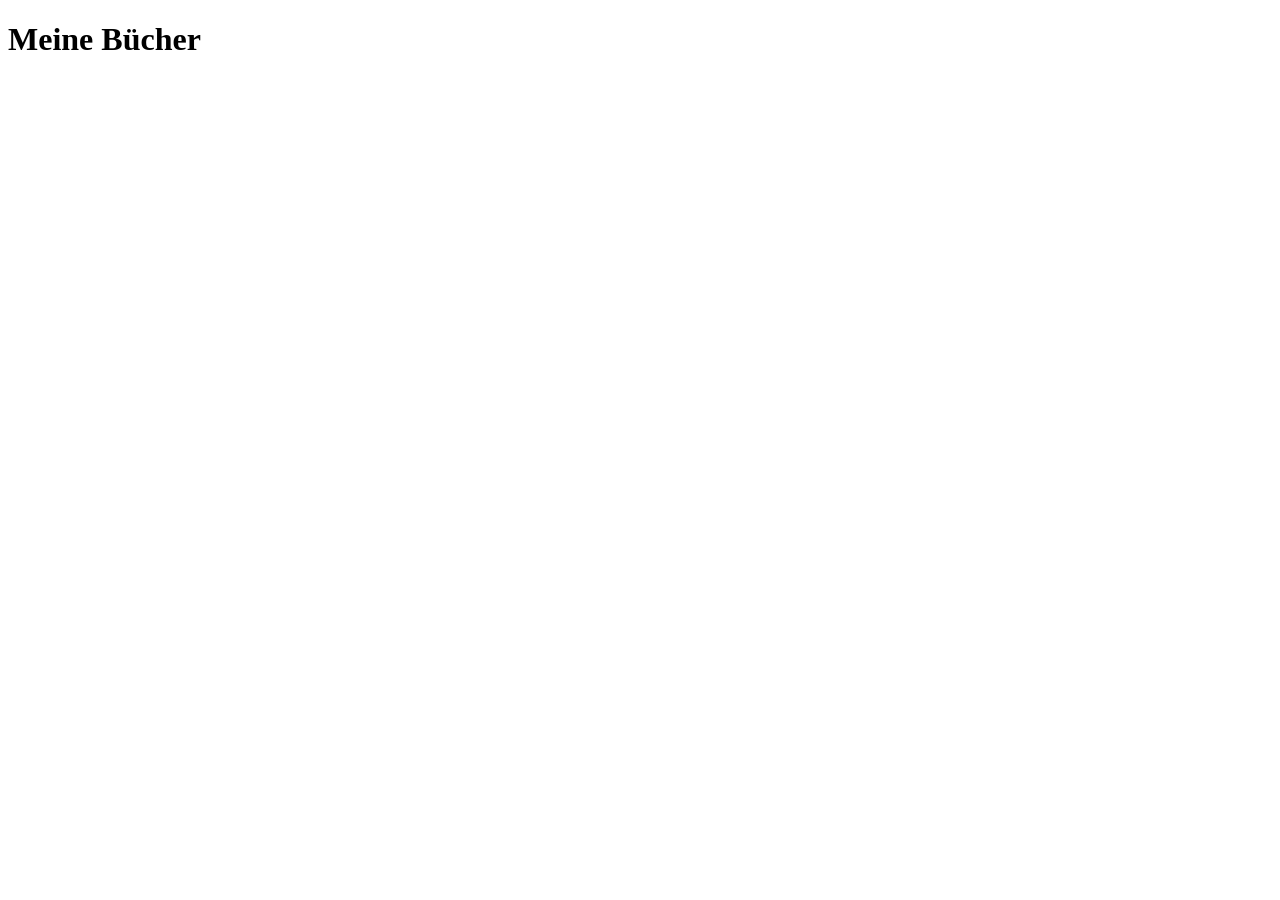
==== index.html @ c98e0bae "index.html angelegt" ====
<!doctype html>
<html lang="de">
<head>
    <meta charset="UTF-8">
    <meta name="viewport"
          content="width=device-width, user-scalable=no, initial-scale=1.0, maximum-scale=1.0, minimum-scale=1.0">
    <meta http-equiv="X-UA-Compatible" content="ie=edge">
    <title>Document</title>
</head>
<body>
<h1>Meine Bücher</h1>
</body>
</html>
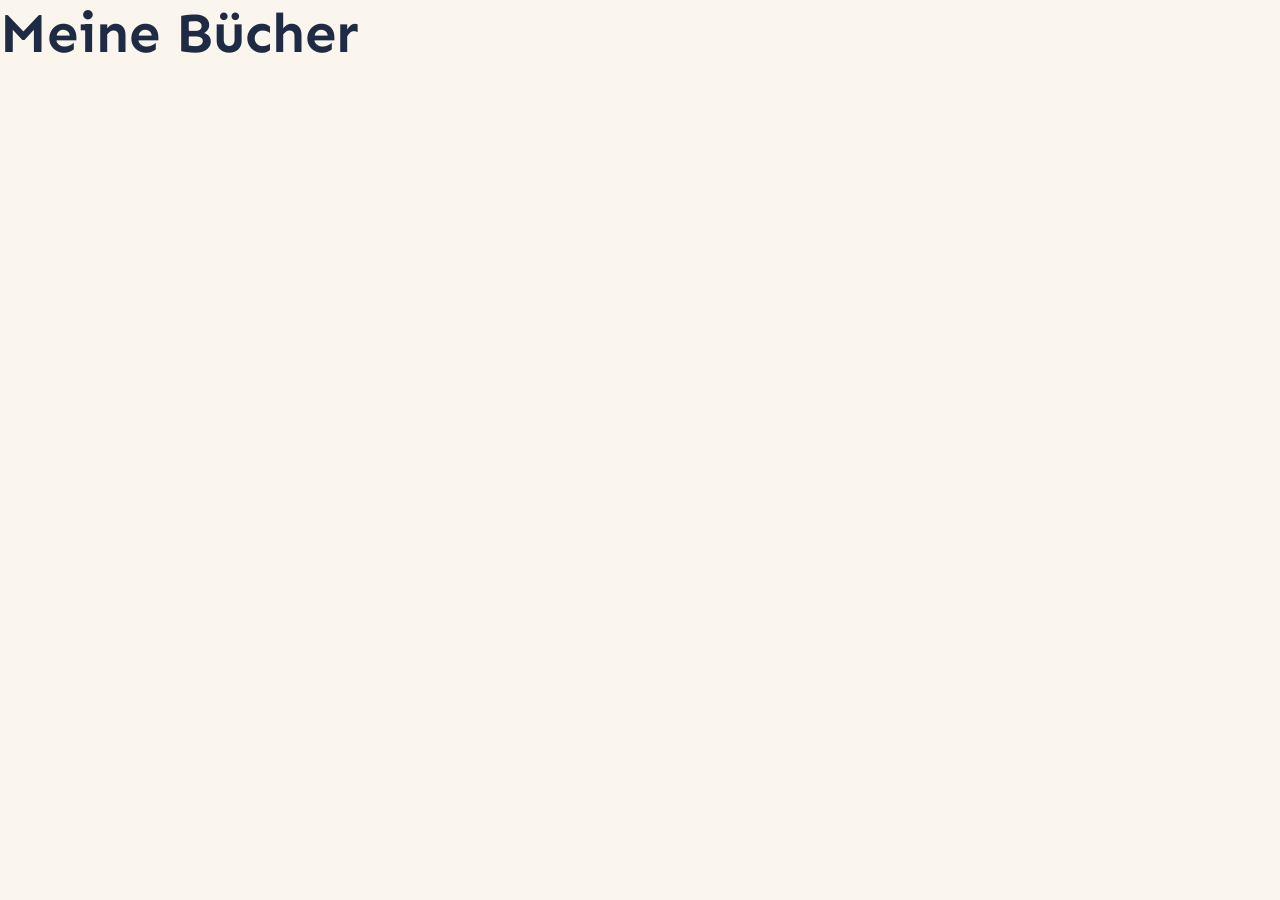
==== commit ae9607f7: "index angefangen" ====
--- a/index.html
+++ b/index.html
@@ -5,7 +5,9 @@
     <meta name="viewport"
           content="width=device-width, user-scalable=no, initial-scale=1.0, maximum-scale=1.0, minimum-scale=1.0">
     <meta http-equiv="X-UA-Compatible" content="ie=edge">
-    <title>Document</title>
+    <link rel="stylesheet" href="css/style.css">
+    <title>Home | Meine Welt der Bücher</title>
+
 </head>
 <body>
 <h1>Meine Bücher</h1>
--- a/css/style.css
+++ b/css/style.css
@@ -0,0 +1,90 @@
+@font-face {
+    font-family: "Sen";
+    src: url("../fonts/Sen-VariableFont_wght.woff2") format("woff2");
+}
+
+*,::before, ::after {
+    box-sizing: border-box;
+}
+
+:root {
+    --bg-light: #faf6ee;
+    --bg-dark: #f5efe6;
+    --txt-light: #1f2a44;
+    --txt-dark: #1C2437;
+    --primary: #8c2f39;
+    --onpr: #faf6ee;
+}
+
+[data-theme="dark"] {
+    --bg-light: #161a26;
+    --bg-dark: #1e2333;
+    --txt-light: #ede6d6;
+    --txt-dark: #F5EFE6;
+    --primary: #d98a8f;
+    --onpr: #161a26;
+}
+
+body {
+    margin: 0;
+    font-family: Sen, system-ui, sans-serif;
+    background-color: var(--bg-light);
+    color: var(--txt-light);
+    line-height: 1.5;
+    font-size: 1.125rem;
+}
+
+h1,h2 {line-height:1.2;
+    margin:0 0 .5em;
+}
+h1 {
+    font-size: clamp(2rem, 5vw, 3.5rem);
+}
+h2 {
+    font-size: clamp(1.5rem, 3vw, 2.25rem);
+}
+a {
+    color: inherit;
+}
+
+u {
+    list-style: none;
+    margin: 0;
+    padding: 0;
+}
+
+:focus-visible {
+    outline: 3px solid var(--primary);
+    outline-offset: 3px;
+}
+
+.wrap {
+    padding: 4rem clamp(1rem, 6vw, 6rem);
+}
+
+.alt {
+    background: var(--bg-dark);
+}
+
+.lbl {
+    font-size: .9rem;
+    letter-spacing: .1em;
+    text-transform: uppercase;
+    margin: 0;
+}
+
+.center {
+    text-align: center;
+    margin-top: 2.5rem;
+}
+
+.btn {
+    display: inline-block;
+    background: var(--primary);
+    color: var(--onpr);
+    padding: .8rem 1.4rem;
+    font: 700 1rem Sen, sans-serif;
+    border: 2px solid var(--primary);
+    text-decoration: none;
+    cursor: pointer;
+}
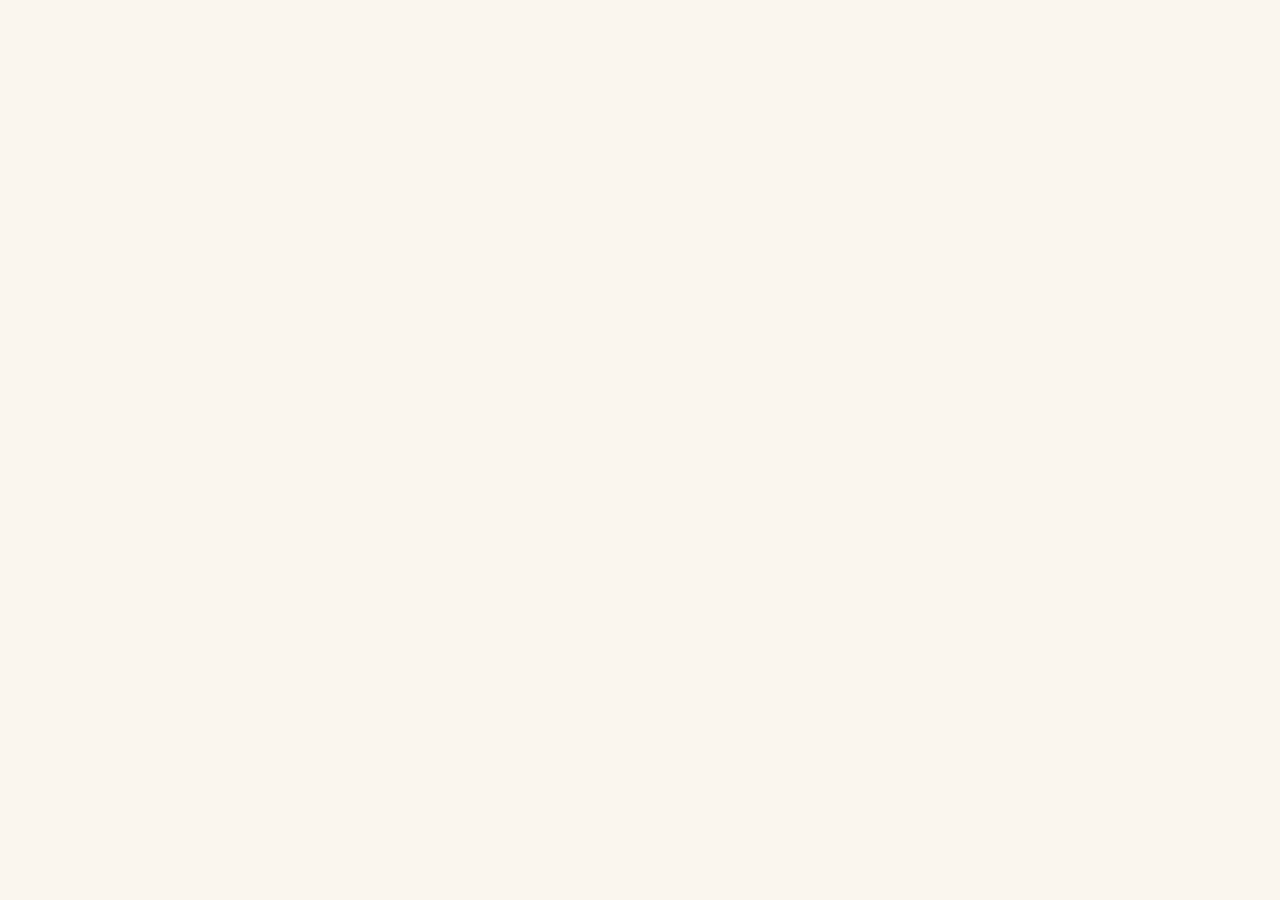
==== commit 871835de: "am index gearbeitet" ====
--- a/index.html
+++ b/index.html
@@ -6,10 +6,12 @@
           content="width=device-width, user-scalable=no, initial-scale=1.0, maximum-scale=1.0, minimum-scale=1.0">
     <meta http-equiv="X-UA-Compatible" content="ie=edge">
     <link rel="stylesheet" href="css/style.css">
+    <script src="js/theme-toggle.js" defer></script>
     <title>Home | Meine Welt der Bücher</title>
+</head>
 
-</head>
 <body>
-<h1>Meine Bücher</h1>
+
+
 </body>
 </html>
--- a/css/style.css
+++ b/css/style.css
@@ -1,53 +1,65 @@
-@font-face {
-    font-family: "Sen";
-    src: url("../fonts/Sen-VariableFont_wght.woff2") format("woff2");
-}
-
-*,::before, ::after {
+*,
+::before,
+::after {
     box-sizing: border-box;
 }
 
 :root {
-    --bg-light: #faf6ee;
-    --bg-dark: #f5efe6;
-    --txt-light: #1f2a44;
-    --txt-dark: #1C2437;
     --primary: #8c2f39;
-    --onpr: #faf6ee;
-}
-
-[data-theme="dark"] {
-    --bg-light: #161a26;
-    --bg-dark: #1e2333;
-    --txt-light: #ede6d6;
-    --txt-dark: #F5EFE6;
+    --primary-contrast: #f9f9f9;
+    --background-light: #faf6ee;
+    --background-dark: #f5efe6;
+    --text-light: #1f2a44;
+    --text-dark: #1c2437;
+    --ft: #1f2a44;
+    --fttx: #faf6ee;
+}
+
+body[data-theme=dark] {
     --primary: #d98a8f;
-    --onpr: #161a26;
+    --primary-contrast: #f9f9f9;
+    --background-light: #161a26;
+    --background-dark: #1e2333;
+    --text-light: #ede6d6;
+    --text-dark: #f5efe6;
+    --ft: #0e111a;
+    --fttx: #ede6d6;
+}
+
+html {
+    scroll-behavior: smooth;
 }
 
 body {
-    margin: 0;
-    font-family: Sen, system-ui, sans-serif;
-    background-color: var(--bg-light);
-    color: var(--txt-light);
+    --bg: var(--background-light);
+    --tx: var(--text-light);
+    margin: 0;
+    font-family: Sen,system-ui,sans-serif;
+    background: var(--bg);
+    color: var(--tx);
     line-height: 1.5;
     font-size: 1.125rem;
 }
 
-h1,h2 {line-height:1.2;
-    margin:0 0 .5em;
-}
+h1,
+h2 {
+    line-height: 1.2;
+    margin: 0 0 .5em;
+}
+
 h1 {
-    font-size: clamp(2rem, 5vw, 3.5rem);
-}
+    font-size: clamp(2rem,5vw,3.5rem);
+}
+
 h2 {
-    font-size: clamp(1.5rem, 3vw, 2.25rem);
-}
+    font-size: clamp(1.5rem,3vw,2.25rem);
+}
+
 a {
     color: inherit;
 }
 
-u {
+ul {
     list-style: none;
     margin: 0;
     padding: 0;
@@ -59,11 +71,14 @@
 }
 
 .wrap {
-    padding: 4rem clamp(1rem, 6vw, 6rem);
+    padding: 4rem clamp(1rem,6vw,6rem);
 }
 
 .alt {
-    background: var(--bg-dark);
+    --bg: var(--background-dark);
+    --tx: var(--text-dark);
+    background: var(--bg);
+    color: var(--tx);
 }
 
 .lbl {
@@ -73,18 +88,443 @@
     margin: 0;
 }
 
-.center {
-    text-align: center;
-    margin-top: 2.5rem;
-}
-
 .btn {
     display: inline-block;
     background: var(--primary);
-    color: var(--onpr);
+    color: var(--primary-contrast);
     padding: .8rem 1.4rem;
-    font: 700 1rem Sen, sans-serif;
+    font: 700 1rem Sen,sans-serif;
     border: 2px solid var(--primary);
     text-decoration: none;
     cursor: pointer;
+}
+
+.btn.ghost {
+    background: none;
+    color: var(--tx);
+    border-color: var(--tx);
+    font-weight: 500;
+}
+
+.btn:hover {
+    filter: brightness(1.15);
+}
+
+.site-header,
+.site-footer {
+    display: flex;
+    align-items: center;
+    justify-content: space-between;
+    gap: 1rem;
+    flex-wrap: wrap;
+    padding: 1rem clamp(1rem,2vw,2rem);
+    min-height: 110px;
+}
+
+.site-header {
+    border-bottom: 2px solid var(--tx);
+}
+
+.site-footer {
+    background: var(--ft);
+    color: var(--fttx);
+}
+
+.site-header ul,
+.site-footer ul {
+    display: flex;
+    gap: clamp(1rem,4vw,4rem);
+    flex-wrap: wrap;
+}
+
+.site-header a,
+.site-footer a {
+    text-decoration: none;
+    padding: .5rem 0;
+    display: inline-block;
+}
+
+.logo {
+    font-weight: 700;
+    font-size: 1.25rem;
+}
+
+[aria-current=page] {
+    border-bottom: 2px solid var(--primary);
+}
+
+.theme {
+    background: none;
+    border: 0;
+    color: inherit;
+    font: inherit;
+    cursor: pointer;
+    min-height: 44px;
+}
+
+.carousel {
+    margin-top: 1.5rem;
+}
+
+.track {
+    display: flex;
+    overflow-x: auto;
+    scroll-snap-type: x mandatory;
+    scrollbar-width: none;
+    scroll-behavior: smooth;
+}
+
+.track::-webkit-scrollbar {
+    display: none;
+}
+
+.slide {
+    flex: 0 0 100%;
+    scroll-snap-align: start;
+    display: grid;
+    grid-template-columns: auto 1fr auto;
+    align-items: center;
+    gap: 1rem;
+}
+
+.arrow {
+    display: grid;
+    place-items: center;
+    width: 56px;
+    height: 56px;
+    border: 1px solid var(--tx);
+    border-radius: 50%;
+    text-decoration: none;
+    font-size: 1.6rem;
+}
+
+.book {
+    display: grid;
+    grid-template-columns: 1fr 1fr;
+    min-height: 520px;
+    position: relative;
+}
+
+.book::after {
+    content: "";
+    position: absolute;
+    left: 50%;
+    top: 0;
+    bottom: 0;
+    border-left: 3px double var(--tx);
+}
+
+.left,
+.right {
+    padding: 2rem clamp(1rem,4vw,4rem);
+    display: flex;
+    flex-direction: column;
+}
+
+.right h2 {
+    font-size: 2rem;
+    margin: .25rem 0 0;
+}
+
+.right p {
+    margin: .5rem 0;
+}
+
+.cover {
+    flex: 1;
+    width: 100%;
+    min-height: 300px;
+    border: 2px solid var(--tx);
+}
+
+.left .cover {
+    max-width: 420px;
+    margin: 0 auto;
+}
+
+.pg {
+    font-size: .75rem;
+    margin: 1rem 0 0;
+}
+
+.right .btn {
+    align-self: flex-start;
+    margin-top: auto;
+}
+
+.dots {
+    grid-column: 1/-1;
+    display: flex;
+    justify-content: center;
+    gap: .25rem;
+    margin-top: 1rem;
+}
+
+.dots a {
+    display: block;
+    width: 24px;
+    height: 24px;
+    position: relative;
+}
+
+.dots a::after {
+    content: "";
+    position: absolute;
+    inset: 7px;
+    border: 1px solid var(--tx);
+    border-radius: 50%;
+}
+
+.dots a[aria-current=true]::after {
+    background: var(--primary);
+    border-color: var(--primary);
+}
+
+.cards {
+    display: grid;
+    grid-template-columns: repeat(auto-fit,minmax(240px,1fr));
+    gap: 2rem;
+}
+
+.card {
+    border: 1px solid var(--tx);
+    padding: 1.5rem;
+    text-align: left;
+}
+
+.card .cover {
+    flex: none;
+    height: 300px;
+}
+
+.card h3 {
+    font-size: 1rem;
+    margin: 1rem 0 0;
+}
+
+.card p {
+    margin: 0;
+    font-size: .9rem;
+}
+
+.more {
+    text-align: center;
+    margin-top: 2.5rem;
+}
+
+.more .cards {
+    margin-top: 2rem;
+}
+
+summary {
+    list-style: none;
+    display: inline-block;
+}
+
+summary::-webkit-details-marker {
+    display: none;
+}
+
+.split {
+    display: grid;
+    grid-template-columns: 1fr 1fr;
+    gap: 3rem;
+    align-items: start;
+}
+
+.split .cover {
+    min-height: 380px;
+    display: block;
+}
+
+.portrait {
+    min-height: 520px;
+}
+
+.stats {
+    display: grid;
+    grid-template-columns: repeat(auto-fit,minmax(220px,1fr));
+    gap: 2rem;
+}
+
+.stat {
+    border: 2px solid var(--tx);
+    padding: 2rem;
+    text-align: center;
+    margin: 0;
+}
+
+.stat strong {
+    display: block;
+    font-size: 2.5rem;
+}
+
+.quotes {
+    display: grid;
+    max-width: 44rem;
+    margin: 0 auto;
+    text-align: center;
+}
+
+.q {
+    --i: 0;
+    grid-area: 1/1;
+    margin: 0;
+    opacity: 0;
+    visibility: hidden;
+    animation: qshow 105s infinite;
+    animation-delay: calc(var(--i)*15s);
+}
+
+.q blockquote {
+    margin: 0;
+}
+
+.q p {
+    font-weight: 700;
+    margin: 0 0 .5rem;
+}
+
+@keyframes qshow {
+    0% {
+        opacity: 0;
+        visibility: visible;
+    }
+    1.5% {
+        opacity: 1;
+    }
+    13% {
+        opacity: 1;
+    }
+    14.29% {
+        opacity: 0;
+        visibility: visible;
+    }
+    14.3%, 100% {
+        opacity: 0;
+        visibility: hidden;
+    }
+}
+
+.quotes:hover .q {
+    animation-play-state: paused;
+}
+
+.qdots {
+    display: flex;
+    justify-content: center;
+    gap: .6rem;
+    margin-top: 1.5rem;
+}
+
+.qdots span {
+    --i: 0;
+    width: 10px;
+    height: 10px;
+    border: 1px solid var(--tx);
+    border-radius: 50%;
+    animation: qdot 105s infinite;
+    animation-delay: calc(var(--i)*15s);
+}
+
+@keyframes qdot {
+    0%, 14.29% {
+        background: var(--primary);
+        border-color: var(--primary);
+    }
+    14.3%, 100% {
+        background: none;
+        border-color: var(--tx);
+    }
+}
+
+form {
+    max-width: 60rem;
+}
+
+label {
+    display: block;
+    font-weight: 500;
+    margin: 1.25rem 0 .4rem;
+}
+
+input,
+textarea {
+    width: 100%;
+    font: inherit;
+    color: inherit;
+    background: var(--bg);
+    border: 1px solid var(--tx);
+    padding: .8rem 1rem;
+}
+
+textarea {
+    min-height: 240px;
+}
+
+.impressum {
+    max-width: none;
+}
+
+@media (prefers-reduced-motion: reduce) {
+    html,
+    .track {
+        scroll-behavior: auto;
+    }
+    .q,
+    .qdots span {
+        animation: none;
+    }
+    .q:first-child {
+        opacity: 1;
+        visibility: visible;
+    }
+    .qdots {
+        display: none;
+    }
+}
+
+@media (max-width:  800px) {
+    .slide {
+        grid-template-columns: 1fr 1fr;
+    }
+    .book {
+        grid-column: 1/-1;
+        order: -1;
+        grid-template-columns: 1fr;
+    }
+    .book::after {
+        display: none;
+    }
+    .prev {
+        justify-self: start;
+    }
+    .next {
+        justify-self: end;
+    }
+    .split {
+        grid-template-columns: 1fr;
+    }
+    .site-header nav {
+        order: 3;
+        flex-basis: 100%;
+    }
+}
+
+.logo img {
+    height: 48px;
+    width: auto;
+    display: block;
+}
+
+.site-header .logo-dark {
+    display: none;
+}
+
+body[data-theme=dark] .site-header .logo-light {
+    display: none;
+}
+
+body[data-theme=dark] .site-header .logo-dark {
+    display: block;
 }
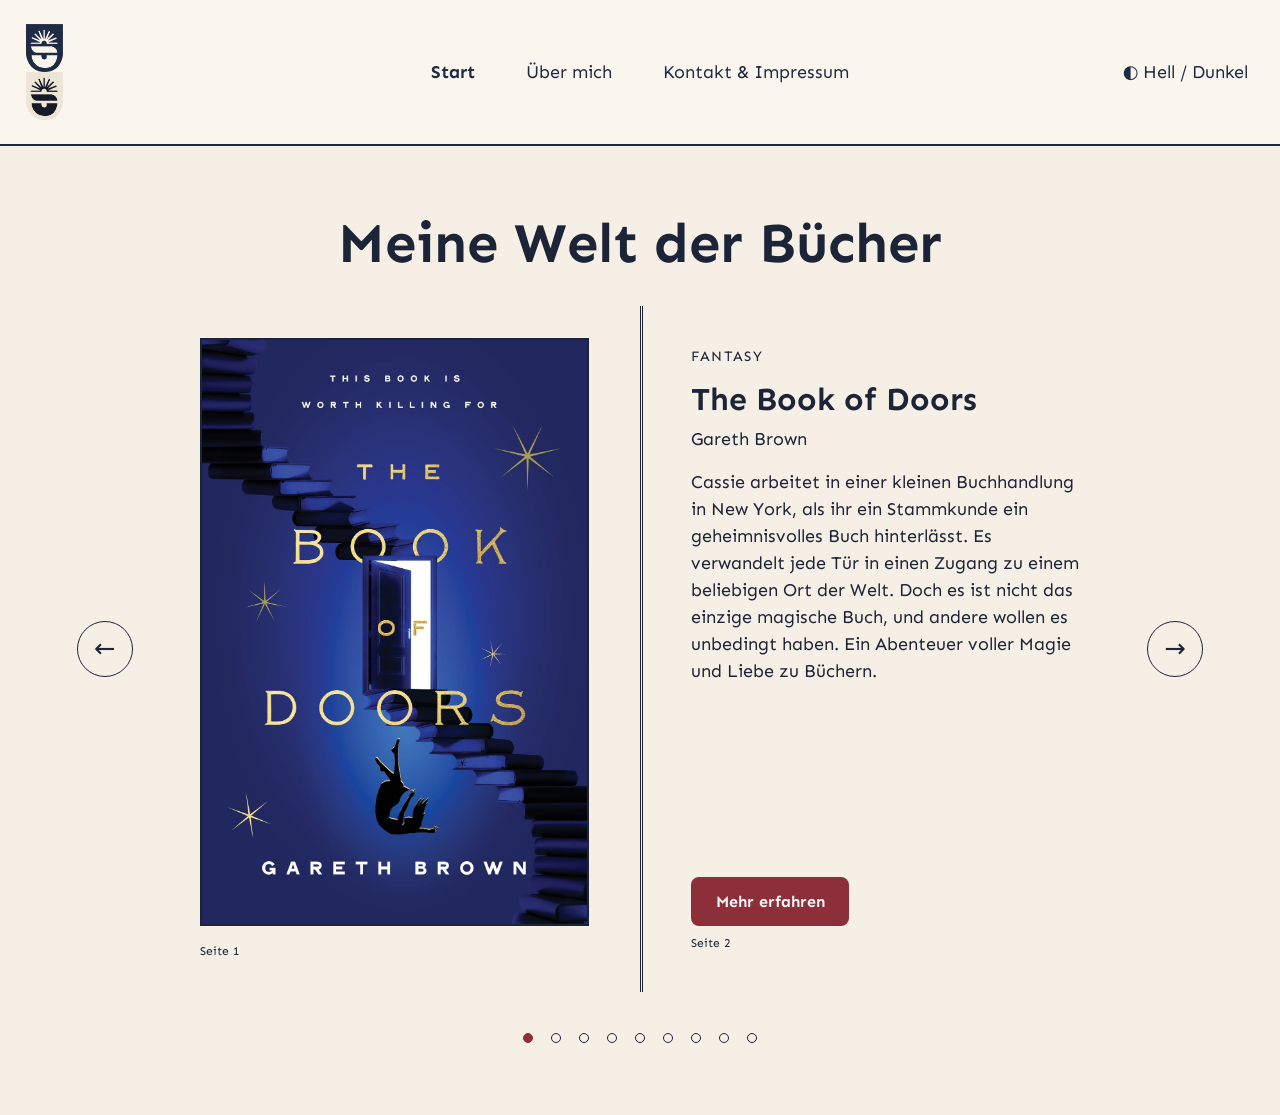
==== commit ebfb28ea: "am css und html gearbeitet" ====
--- a/index.html
+++ b/index.html
@@ -11,7 +11,538 @@
 </head>
 
 <body>
-
-
+    <header class="site-header">
+        <a class="logo" href="index.html">
+            <img class="logo-light" src="img/logo_light_mode.png" alt="Logo von Meiner Welt der Bücher">
+            <img class="logo-dark" src="img/logo_dark_mode.png" alt="">
+        </a>
+        <nav aria-label="Hauptnavigation">
+            <ul>
+                <li>
+                    <a href="index.html" aria-current="page">
+                        Start
+                    </a>
+                </li>
+                <li>
+                    <a href="ueber-mich.html">
+                        Über mich
+                    </a>
+                </li>
+                <li>
+                    <a href="kontakt-und-impressum.html">
+                        Kontakt & Impressum
+                    </a>
+                </li>
+            </ul>
+        </nav>
+        <button class="theme" id="toggle-theme" type="button">
+            &#9680; Hell / Dunkel
+        </button>
+    </header>
+<main>
+    <section class="wrap alt" aria-labelledby="Karusell" aria-label="Lieblingsbücher">
+        <h1 id="h-hero" class="center">
+            Meine Welt der Bücher
+        </h1>
+        <div class="carousel" role="group" aria-roledescription="Karusell" aria-label="Lieblingsbücher">
+            <div class="track" tabindex="0">
+                <article class="slide" id="s1" aria-label="Buch 1 von 9">
+                    <a class="arrow prev" href="#s9" aria-label="Vorheriges Buch">
+                        &larr;
+                    </a>
+                    <div class="book">
+                        <div class="left">
+                            <img class="cover" src="img/the_book_of_doors.jpg" alt="Buchvover von The Book of Doors">
+                            <p class="pg">
+                                Seite 1
+                            </p>
+                        </div>
+                        <div class="right">
+                            <p class="lbl">
+                                Fantasy
+                            </p>
+                            <h2>
+                                The Book of Doors
+                            </h2>
+                            <p>
+                                Gareth Brown
+                            </p>
+                            <p>
+                                Cassie arbeitet in einer kleinen Buchhandlung in New York, als ihr ein Stammkunde ein geheimnisvolles Buch hinterlässt. Es verwandelt jede Tür in einen Zugang zu einem beliebigen Ort der Welt. Doch es ist nicht das einzige magische Buch, und andere wollen es unbedingt haben. Ein Abenteuer voller Magie und Liebe zu Büchern.
+                            </p>
+                            <a class="btn" href="buch-the-book-of-doors.html">
+                                Mehr erfahren
+                            </a>
+                            <p class="pg">
+                                Seite 2
+                            </p>
+                        </div>
+                    </div>
+                    <a class="arrow next" href="#s2" aria-label="Nächstes Buch">
+                        &rarr;
+                    </a>
+                    <ul class="dots">
+                        <li>
+                            <a href="#s1" aria-label="Buch 1" aria-current="true"></a>
+                        </li>
+                        <li>
+                            <a href="#s2" aria-label="Buch 2"></a>
+                        </li>
+                        <li>
+                            <a href="#s3" aria-label="Buch 3"></a>
+                        </li>
+                        <li>
+                            <a href="#s4" aria-label="Buch 4"></a>
+                        </li>
+                        <li>
+                            <a href="#s5" aria-label="Buch 5"></a>
+                        </li>
+                        <li>
+                            <a href="#s6" aria-label="Buch 6"></a>
+                        </li>
+                        <li>
+                            <a href="#s7" aria-label="Buch 7"></a>
+                        </li>
+                        <li>
+                            <a href="#s8" aria-label="Buch 8"></a>
+                        </li>
+                        <li>
+                            <a href="#s9" aria-label="Buch 9"></a>
+                        </li>
+                    </ul>
+                </article>
+                <article class="slide" id="s2" aria-label="Buch 2 von 9">
+                    <a class="arrow prev" href="#s1" aria-label="Vorheriges Buch">
+                        &larr;
+                    </a>
+                    <div class="book">
+                        <div class="left">
+                            <img class="cover" src="img/img_glad_my_mom_died.jpg" alt="Buchcover von I’m Glad My Mom Died" loading="lazy">
+                            <p class="pg">Seite 3
+                            </p>
+                        </div>
+                        <div class="right">
+                            <p class="lbl">
+                                Biography
+                            </p>
+                            <h2>
+                                I’m Glad My Mom Died
+                            </h2>
+                            <p>
+                                Jennette McCurdy
+                            </p>
+                            <p>
+                                In ihren Memoiren erzählt Jennette McCurdy von ihrer Kindheit als Schauspielerin im Rampenlicht, unter dem Druck einer übermächtigen Mutter. Sie schreibt ehrlich, mit trockenem Humor und ohne Beschönigung darüber, wie schwer es ist, sich von einem Menschen zu lösen, den man liebt, und wie sie langsam ihre eigene Stimme findet.
+                            </p>
+                            <a class="btn" href="buch-im-glad-my-mom-died.html">
+                                Mehr erfahren
+                            </a>
+                            <p class="pg">
+                                Seite 4
+                            </p>
+                        </div>
+                    </div>
+                    <a class="arrow next" href="#s3" aria-label="Nächstes Buch">
+                        &rarr;
+                    </a>
+                    <ul class="dots">
+                        <li>
+                            <a href="#s1" aria-label="Buch 1"></a>
+                        </li>
+                        <li>
+                            <a href="#s2" aria-label="Buch 2" aria-current="true"></a>
+                        </li>
+                        <li>
+                            <a href="#s3" aria-label="Buch 3"></a>
+                        </li>
+                        <li>
+                            <a href="#s4" aria-label="Buch 4"></a>
+                        </li>
+                        <li>
+                            <a href="#s5" aria-label="Buch 5"></a>
+                        </li>
+                        <li>
+                            <a href="#s6" aria-label="Buch 6"></a>
+                        </li>
+                        <li>
+                            <a href="#s7" aria-label="Buch 7"></a>
+                        </li>
+                        <li>
+                            <a href="#s8" aria-label="Buch 8"></a>
+                        </li>
+                        <li>
+                            <a href="#s9" aria-label="Buch 9"></a>
+                        </li>
+                    </ul>
+                </article>
+                <article class="slide" id="s3" aria-label="Buch 3 von 9">
+                    <a class="arrow prev" href="#s2" aria-label="Vorheriges Buch">
+                        &larr;
+                    </a>
+                    <div class="book">
+                        <div class="left">
+                            <img class="cover" src="img/the_midnight_library.jpg" alt="Buchcover von The Midnight Library" loading="lazy">
+                            <p class="pg">
+                                Seite 5
+                            </p>
+                        </div>
+                        <div class="right">
+                            <p class="lbl">
+                                Literary Fiction
+                            </p>
+                            <h2>
+                                The Midnight Library
+                            </h2>
+                            <p>
+                                Matt Haig
+                            </p>
+                            <p>
+                                Nora fühlt sich in ihrem Leben gescheitert. Da findet sie sich in einer Bibliothek zwischen Leben und Tod wieder, in der jedes Buch ein anderes Leben zeigt, das sie hätte führen können. Mit jedem Band stellt sie sich die Frage, was ein gutes Leben ausmacht. Ein tröstlicher Roman über verpasste Chancen und zweite Anfänge.
+                            </p>
+                            <a class="btn" href="buch-the-midnight-library.html">
+                                Mehr erfahren
+                            </a>
+                            <p class="pg">
+                                Seite 6
+                            </p>
+                        </div>
+                    </div>
+                    <a class="arrow next" href="#s4" aria-label="Nächstes Buch">
+                        &rarr;
+                    </a>
+                    <ul class="dots">
+                        <li>
+                            <a href="#s1" aria-label="Buch 1"></a>
+                        </li>
+                        <li>
+                            <a href="#s2" aria-label="Buch 2"></a>
+                        </li>
+                        <li>
+                            <a href="#s3" aria-label="Buch 3" aria-current="true"></a>
+                        </li>
+                        <li>
+                            <a href="#s4" aria-label="Buch 4"></a>
+                        </li>
+                        <li>
+                            <a href="#s5" aria-label="Buch 5"></a>
+                        </li>
+                        <li>
+                            <a href="#s6" aria-label="Buch 6"></a>
+                        </li>
+                        <li>
+                            <a href="#s7" aria-label="Buch 7"></a>
+                        </li>
+                        <li>
+                            <a href="#s8" aria-label="Buch 8"></a>
+                        </li>
+                        <li>
+                            <a href="#s9" aria-label="Buch 9"></a>
+                        </li>
+                    </ul>
+                </article>
+                <article class="slide" id="s4" aria-label="Buch 4 von 9">
+                    <a class="arrow prev" href="#s3" aria-label="Vorheriges Buch">
+                        &larr;
+                    </a>
+                    <div class="book">
+                        <div class="left">
+                            <img class="cover" src="img/the_alchemist.jpg" alt="Buchcover von The Alchemist" loading="lazy">
+                            <p class="pg">
+                                Seite 7
+                            </p>
+                        </div>
+                        <div class="right">
+                            <p class="lbl">
+                                Literary Fiction
+                            </p>
+                            <h2>
+                                The Alchemist
+                            </h2>
+                            <p>
+                                Paulo Coelho
+                            </p>
+                            <p>
+                                Der junge Hirte Santiago folgt einem wiederkehrenden Traum und macht sich von Spanien aus auf den Weg nach Ägypten, wo ein Schatz auf ihn warten soll. Unterwegs begegnet er Menschen, die ihn lehren, auf sein Herz zu hören und seiner «Persönlichen Legende» zu folgen. Eine märchenhafte Erzählung über Mut, Träume und den Weg als Ziel.
+                            </p>
+                            <a class="btn" href="buch-the-alchemist.html">
+                                Mehr erfahren
+                            </a>
+                            <p class="pg">
+                                Seite 8
+                            </p>
+                        </div>
+                    </div>
+                    <a class="arrow next" href="#s5" aria-label="Nächstes Buch">
+                        &rarr;
+                    </a>
+                    <ul class="dots">
+                        <li>
+                            <a href="#s1" aria-label="Buch 1"></a>
+                        </li>
+                        <li>
+                            <a href="#s2" aria-label="Buch 2"></a>
+                        </li>
+                        <li>
+                            <a href="#s3" aria-label="Buch 3"></a>
+                        </li>
+                        <li>
+                            <a href="#s4" aria-label="Buch 4" aria-current="true"></a>
+                        </li>
+                        <li>
+                            <a href="#s5" aria-label="Buch 5"></a>
+                        </li>
+                        <li>
+                            <a href="#s6" aria-label="Buch 6"></a>
+                        </li>
+                        <li>
+                            <a href="#s7" aria-label="Buch 7"></a>
+                        </li>
+                        <li>
+                            <a href="#s8" aria-label="Buch 8"></a>
+                        </li>
+                        <li>
+                            <a href="#s9" aria-label="Buch 9"></a>
+                        </li>
+                    </ul>
+                </article>
+                <article class="slide" id="s5" aria-label="Buch 5 von 9">
+                    <a class="arrow prev" href="#s4" aria-label="Vorheriges Buch">
+                        &larr;
+                    </a>
+                    <div class="book">
+                        <div class="left">
+                            <img class="cover" src="img/theo_of_golden.jpg" alt="Buchcover von Theo of Golden" loading="lazy">
+                            <p class="pg">
+                                Seite 9
+                            </p>
+                        </div>
+                        <div class="right">
+                            <p class="lbl">
+                                Literary Fiction
+                            </p>
+                            <h2>
+                                Theo of Golden
+                            </h2>
+                            <p>
+                                Allen Levi
+                            </p>
+                            <p>
+                                Der ältere Theo zieht in die kleine Stadt Golden in Georgia, nachdem er im Café gezeichnete Porträts von Einwohnern entdeckt hat. Er kauft die Bilder auf und schenkt sie den Porträtierten zurück. Mit diesen stillen Gesten berührt er das Leben vieler Menschen. Ein warmherziger Roman über Mitgefühl und die Kraft kleiner Taten.
+                            </p>
+                            <a class="btn" href="buch-theo-of-golden.html">
+                                Mehr erfahren
+                            </a>
+                            <p class="pg">
+                                Seite 10
+                            </p>
+                        </div>
+                    </div>
+                    <a class="arrow next" href="#s6" aria-label="Nächstes Buch">
+                        &rarr;
+                    </a>
+                    <ul class="dots">
+                        <li>
+                            <a href="#s1" aria-label="Buch 1"></a>
+                        </li>
+                        <li>
+                            <a href="#s2" aria-label="Buch 2"></a>
+                        </li>
+                        <li>
+                            <a href="#s3" aria-label="Buch 3"></a>
+                        </li>
+                        <li>
+                            <a href="#s4" aria-label="Buch 4"></a>
+                        </li>
+                        <li>
+                            <a href="#s5" aria-label="Buch 5" aria-current="true"></a>
+                        </li>
+                        <li>
+                            <a href="#s6" aria-label="Buch 6"></a>
+                        </li>
+                        <li>
+                            <a href="#s7" aria-label="Buch 7"></a>
+                        </li>
+                        <li>
+                            <a href="#s8" aria-label="Buch 8"></a>
+                        </li>
+                        <li>
+                            <a href="#s9" aria-label="Buch 9"></a>
+                        </li>
+                    </ul>
+                </article>
+                <article class="slide" id="s6" aria-label="Buch 6 von 9">
+                    <a class="arrow prev" href="#s5" aria-label="Vorheriges Buch">
+                        &larr;
+                    </a>
+                    <div class="book">
+                        <div class="left">
+                            <img class="cover" src="img/lessons_in_chemistry.jpg" alt="Buchcover von Lessons In Chemistry" loading="lazy">
+                            <p class="pg">
+                                Seite 11
+                            </p>
+                        </div>
+                        <div class="right">
+                            <p class="lbl">
+                                Historical Fiction
+                            </p>
+                            <h2>
+                                Lessons In Chemistry
+                            </h2>
+                            <p>
+                                Bonnie Garmus
+                            </p>
+                            <p>
+                                Elizabeth Zott ist in den 1960er-Jahren Chemikerin in einer Männerwelt, die sie nicht ernst nimmt. Als sie unerwartet eine Kochsendung moderiert, behandelt sie Kochen kurzerhand wie Chemie und bringt damit viele Zuschauerinnen zum Nachdenken. Ein witziger, kluger Roman über Wissenschaft, Selbstbestimmung und Liebe.
+                            </p>
+                            <a class="btn" href="buch-lessons-in-chemistry.html">
+                                Mehr erfahren
+                            </a>
+                            <p class="pg">
+                                Seite 12
+                            </p>
+                        </div>
+                    </div>
+                    <a class="arrow next" href="#s7" aria-label="Nächstes Buch">
+                        &rarr;
+                    </a>
+                    <ul class="dots">
+                        <li>
+                            <a href="#s1" aria-label="Buch 1"></a>
+                        </li>
+                        <li>
+                            <a href="#s2" aria-label="Buch 2"></a>
+                        </li>
+                        <li>
+                            <a href="#s3" aria-label="Buch 3"></a>
+                        </li>
+                        <li>
+                            <a href="#s4" aria-label="Buch 4"></a>
+                        </li>
+                        <li>
+                            <a href="#s5" aria-label="Buch 5"></a>
+                        </li>
+                        <li>
+                            <a href="#s6" aria-label="Buch 6" aria-current="true"></a>
+                        </li>
+                        <li>
+                            <a href="#s7" aria-label="Buch 7"></a>
+                        </li>
+                        <li>
+                            <a href="#s8" aria-label="Buch 8"></a>
+                        </li>
+                        <li>
+                            <a href="#s9" aria-label="Buch 9"></a>
+                        </li>
+                    </ul>
+                </article>
+                <article class="slide" id="s7" aria-label="Buch 7 von 9">
+                    <a class="arrow prev" href="#s6" aria-label="Vorheriges Buch">
+                        &larr;
+                    </a>
+                    <div class="book">
+                        <div class="left">
+                            <img class="cover" src="img/loved_one.jpg" alt="Buchcover von Loved One" loading="lazy">
+                            <p class="pg">
+                                Seite 13
+                            </p>
+                        </div>
+                        <div class="right">
+                            <p class="lbl">
+                                Literary Fiction
+                            </p>
+                            <h2>
+                                Loved One
+                            </h2>
+                            <p>
+                                Aisha Muharrar
+                            </p>
+                            <p>
+                                Als ihr Freund Gabe mit 29 Jahren plötzlich stirbt, reist Julia von Los Angeles über London nach Barcelona, um seine Sachen zurückzuholen. Statt Antworten findet sie neue Fragen, und auch die letzte Frau in Gabes Leben scheint etwas zu verbergen. Ein warmherziger, witziger und zugleich melancholischer Roman über Trauer, Liebe und Selbstfindung.
+                            </p>
+                            <a class="btn" href="buch-loved-one.html">
+                                Mehr erfahren
+                            </a>
+                            <p class="pg">
+                                Seite 14
+                            </p>
+                        </div>
+                    </div>
+                    <a class="arrow next" href="#s8" aria-label="Nächstes Buch">
+                        &rarr;
+                    </a>
+                    <ul class="dots">
+                        <li><a href="#s1" aria-label="Buch 1"></a></li>
+                        <li><a href="#s2" aria-label="Buch 2"></a></li>
+                        <li><a href="#s3" aria-label="Buch 3"></a></li>
+                        <li><a href="#s4" aria-label="Buch 4"></a></li>
+                        <li><a href="#s5" aria-label="Buch 5"></a></li>
+                        <li><a href="#s6" aria-label="Buch 6"></a></li>
+                        <li><a href="#s7" aria-label="Buch 7" aria-current="true"></a></li>
+                        <li><a href="#s8" aria-label="Buch 8"></a></li>
+                        <li><a href="#s9" aria-label="Buch 9"></a></li>
+                    </ul>
+                </article>
+                <article class="slide" id="s8" aria-label="Buch 8 von 9">
+                    <a class="arrow prev" href="#s7" aria-label="Vorheriges Buch">&larr;</a>
+                    <div class="book">
+                        <div class="left">
+                            <img class="cover" src="img/our_infinite_fates.jpg" alt="Buchcover von Our Infinite Fates" loading="lazy">
+                            <p class="pg">Seite 15</p>
+                        </div>
+                        <div class="right">
+                            <p class="lbl">Fantasy</p>
+                            <h2>Our Infinite Fates</h2>
+                            <p>Laura Steven</p>
+                            <p>Evelyn erinnert sich an all ihre früheren Leben und weiss, dass sie in jedem davon vor ihrem 18. Geburtstag ermordet wurde. Diesmal will sie ihre kranke Schwester retten und muss dafür den Feind finden, der sie seit Jahrhunderten verfolgt, ohne sich in ihn zu verlieben. Ein Young-Adult-Roman mit Fantasy und einer Liebesgeschichte über Jahrtausende.</p>
+                            <a class="btn" href="buch-our-infinite-fates.html">Mehr erfahren</a>
+                            <p class="pg">Seite 16</p>
+                        </div>
+                    </div>
+                    <a class="arrow next" href="#s9" aria-label="Nächstes Buch">&rarr;</a>
+                    <ul class="dots">
+                        <li><a href="#s1" aria-label="Buch 1"></a></li>
+                        <li><a href="#s2" aria-label="Buch 2"></a></li>
+                        <li><a href="#s3" aria-label="Buch 3"></a></li>
+                        <li><a href="#s4" aria-label="Buch 4"></a></li>
+                        <li><a href="#s5" aria-label="Buch 5"></a></li>
+                        <li><a href="#s6" aria-label="Buch 6"></a></li>
+                        <li><a href="#s7" aria-label="Buch 7"></a></li>
+                        <li><a href="#s8" aria-label="Buch 8" aria-current="true"></a></li>
+                        <li><a href="#s9" aria-label="Buch 9"></a></li>
+                    </ul>
+                </article>
+                <article class="slide" id="s9" aria-label="Buch 9 von 9">
+                    <a class="arrow prev" href="#s8" aria-label="Vorheriges Buch">&larr;</a>
+                    <div class="book">
+                        <div class="left">
+                            <img class="cover" src="img/the_night_we_met.jpg" alt="Buchcover von The Night We Met" loading="lazy">
+                            <p class="pg">Seite 17</p>
+                        </div>
+                        <div class="right">
+                            <p class="lbl">Romance</p>
+                            <h2>The Night We Met</h2>
+                            <p>Abby Jimenez</p>
+                            <p>Larissa und Chris sind enge Freunde und teilen Bücher, Brot und einen etwas verrückten Rescue-Yorkie. Nach einem Konzert fuhr Larissa damals mit Chris' bestem Freund heim, und daraus wurde eine Beziehung. Chris wünscht sich vor allem, dass sie glücklich ist, und schweigt über seine Gefühle. Ein humorvoller Liebesroman voller Sehnsucht.</p>
+                            <a class="btn" href="buch-the-night-we-met.html">Mehr erfahren</a>
+                            <p class="pg">Seite 18</p>
+                        </div>
+                    </div>
+                    <a class="arrow next" href="#s1" aria-label="Nächstes Buch">&rarr;</a>
+                    <ul class="dots">
+                        <li><a href="#s1" aria-label="Buch 1"></a></li>
+                        <li><a href="#s2" aria-label="Buch 2"></a></li>
+                        <li><a href="#s3" aria-label="Buch 3"></a></li>
+                        <li><a href="#s4" aria-label="Buch 4"></a></li>
+                        <li><a href="#s5" aria-label="Buch 5"></a></li>
+                        <li><a href="#s6" aria-label="Buch 6"></a></li>
+                        <li><a href="#s7" aria-label="Buch 7"></a></li>
+                        <li><a href="#s8" aria-label="Buch 8"></a></li>
+                        <li><a href="#s9" aria-label="Buch 9" aria-current="true"></a></li>
+                    </ul>
+                </article>
+            </div>
+        </div>
+    </section>
+</main>
 </body>
 </html>
--- a/css/style.css
+++ b/css/style.css
@@ -1,3 +1,8 @@
+@font-face {
+    font-family: "Sen";
+    src: url("../fonts/Sen-VariableFont_wght.woff2") format("woff2");
+}
+
 *,
 ::before,
 ::after {
@@ -11,8 +16,6 @@
     --background-dark: #f5efe6;
     --text-light: #1f2a44;
     --text-dark: #1c2437;
-    --ft: #1f2a44;
-    --fttx: #faf6ee;
 }
 
 body[data-theme=dark] {
@@ -22,8 +25,6 @@
     --background-dark: #1e2333;
     --text-light: #ede6d6;
     --text-dark: #f5efe6;
-    --ft: #0e111a;
-    --fttx: #ede6d6;
 }
 
 html {
@@ -95,6 +96,7 @@
     padding: .8rem 1.4rem;
     font: 700 1rem Sen,sans-serif;
     border: 2px solid var(--primary);
+    border-radius: 8px;
     text-decoration: none;
     cursor: pointer;
 }
@@ -112,11 +114,10 @@
 
 .site-header,
 .site-footer {
-    display: flex;
+    display: grid;
+    grid-template-columns: 1fr auto 1fr;
     align-items: center;
-    justify-content: space-between;
     gap: 1rem;
-    flex-wrap: wrap;
     padding: 1rem clamp(1rem,2vw,2rem);
     min-height: 110px;
 }
@@ -126,13 +127,14 @@
 }
 
 .site-footer {
-    background: var(--ft);
-    color: var(--fttx);
+    background: var(--text-light);
+    color: var(--background-light);
 }
 
 .site-header ul,
 .site-footer ul {
     display: flex;
+    justify-content: center;
     gap: clamp(1rem,4vw,4rem);
     flex-wrap: wrap;
 }
@@ -144,13 +146,23 @@
     display: inline-block;
 }
 
+.site-header .theme,
+.site-footer p {
+    justify-self: end;
+}
+
+.site-footer p {
+    margin: 0;
+}
+
 .logo {
     font-weight: 700;
     font-size: 1.25rem;
+    justify-self: start;
 }
 
 [aria-current=page] {
-    border-bottom: 2px solid var(--primary);
+    font-weight: 700;
 }
 
 .theme {
@@ -310,19 +322,6 @@
 .more {
     text-align: center;
     margin-top: 2.5rem;
-}
-
-.more .cards {
-    margin-top: 2rem;
-}
-
-summary {
-    list-style: none;
-    display: inline-block;
-}
-
-summary::-webkit-details-marker {
-    display: none;
 }
 
 .split {
@@ -505,9 +504,18 @@
     .split {
         grid-template-columns: 1fr;
     }
-    .site-header nav {
-        order: 3;
-        flex-basis: 100%;
+    .site-header,
+    .site-footer {
+        grid-template-columns: 1fr;
+        justify-items: center;
+        text-align: center;
+        padding-top: 1.5rem;
+        padding-bottom: 1.5rem;
+    }
+    .logo,
+    .site-header .theme,
+    .site-footer p {
+        justify-self: center;
     }
 }
 
@@ -517,7 +525,7 @@
     display: block;
 }
 
-.site-header .logo-dark {
+.logo-dark {
     display: none;
 }
 
@@ -527,4 +535,107 @@
 
 body[data-theme=dark] .site-header .logo-dark {
     display: block;
+}
+
+.site-footer .logo-light {
+    display: none;
+}
+
+.site-footer .logo-dark {
+    display: block;
+}
+
+body[data-theme=dark] .site-footer .logo-light {
+    display: block;
+}
+
+body[data-theme=dark] .site-footer .logo-dark {
+    display: none;
+}
+
+.center {
+    text-align: center;
+}
+
+.cover {
+    display: block;
+    object-fit: cover;
+}
+
+.split .cover {
+    width: 100%;
+    height: auto;
+    min-height: 0;
+    aspect-ratio: 1/1;
+}
+
+.split .cover.wide {
+    aspect-ratio: 707/461;
+}
+
+.split .cover.portrait {
+    aspect-ratio: 563/780;
+}
+
+.card {
+    position: relative;
+}
+
+.card .cover {
+    width: 100%;
+}
+
+.stretch::after {
+    content: "";
+    position: absolute;
+    inset: 0;
+}
+
+.stretch {
+    padding: 0;
+}
+
+.back {
+    text-decoration: none;
+    font-weight: 500;
+}
+
+.back:hover {
+    text-decoration: underline;
+}
+
+.stars {
+    font-size: 2rem;
+    margin: 0;
+    color: var(--primary);
+}
+
+.score {
+    font-weight: 500;
+    font-size: 1.25rem;
+    margin: 0 0 1.5rem;
+}
+
+.lead {
+    font-weight: 500;
+}
+
+h3 {
+    font-size: 1.4rem;
+    line-height: 1.2;
+    margin: 1.5rem 0 .5rem;
+}
+
+.card h3 {
+    font-size: 1rem;
+    margin: 1rem 0 0;
+}
+
+.wrap.tight {
+    padding-top: 2rem;
+    padding-bottom: 0;
+}
+
+.wrap.tight + .wrap {
+    padding-top: 2rem;
 }
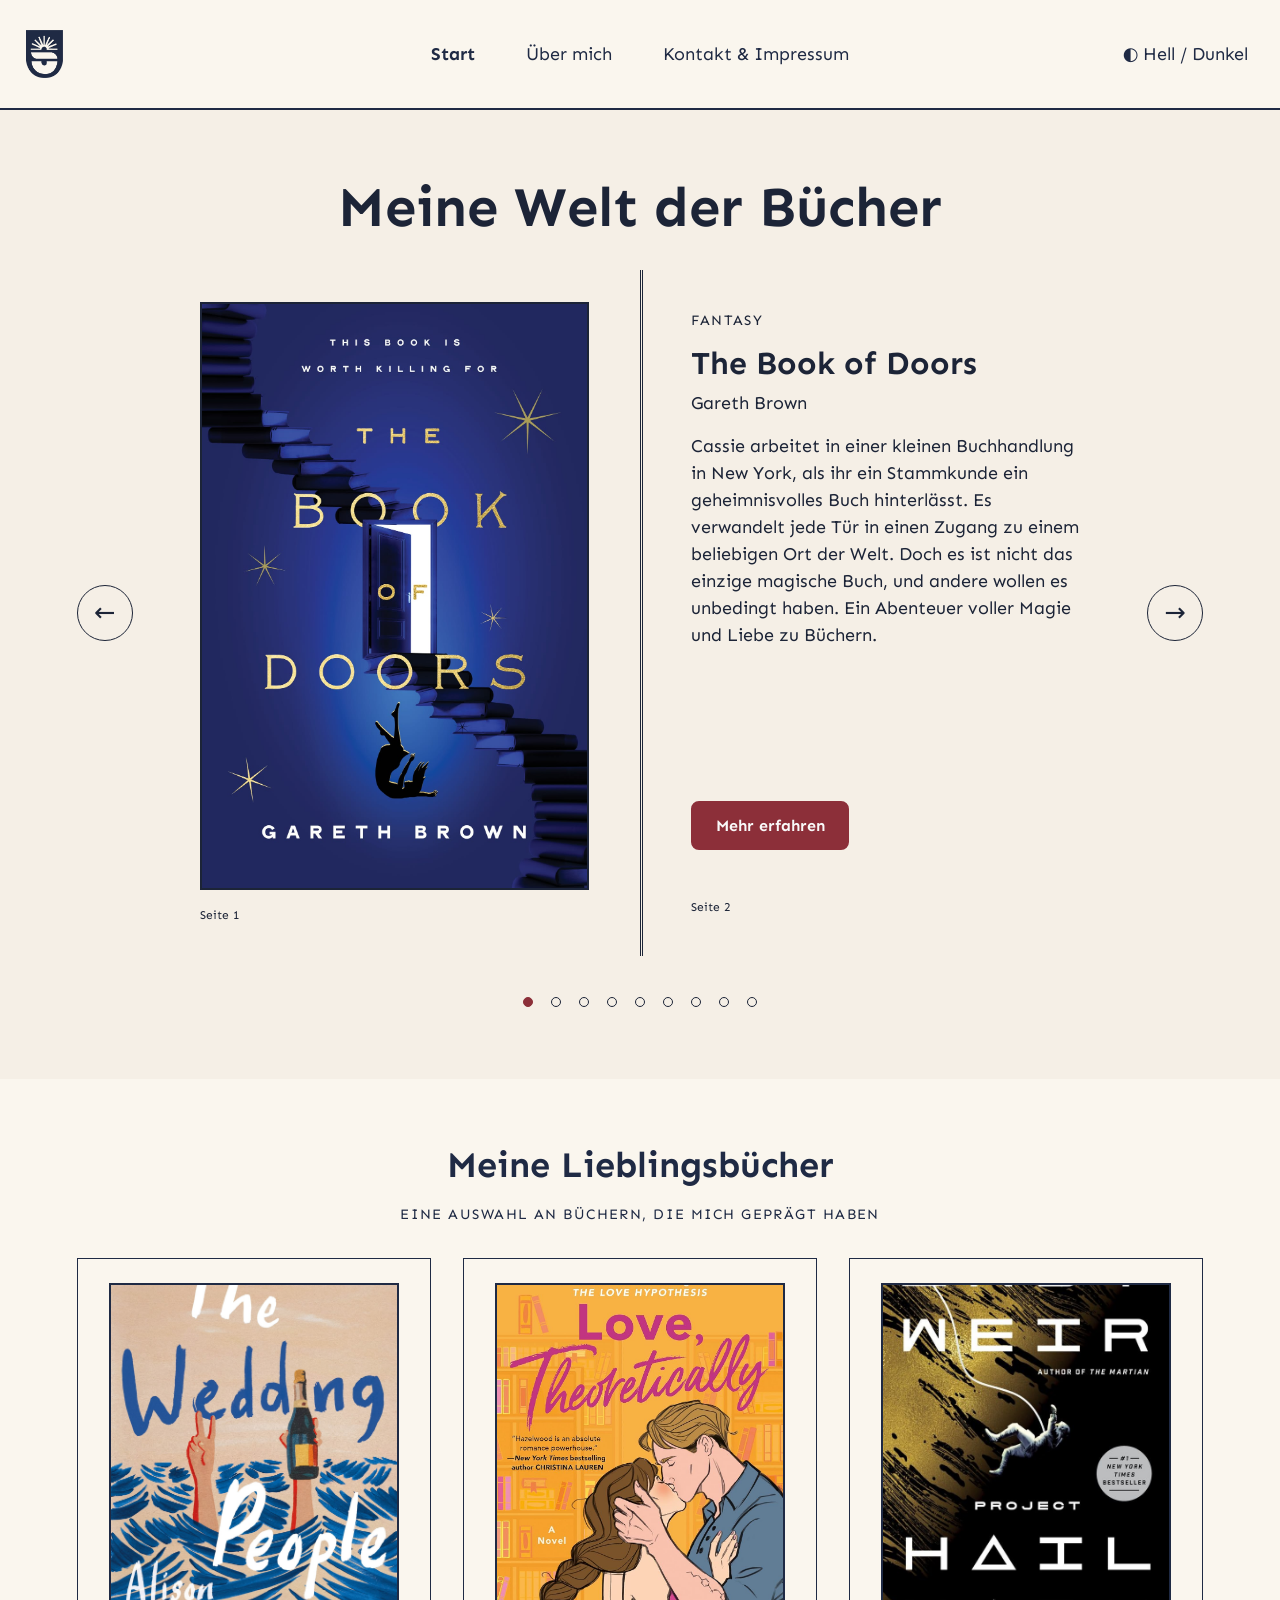
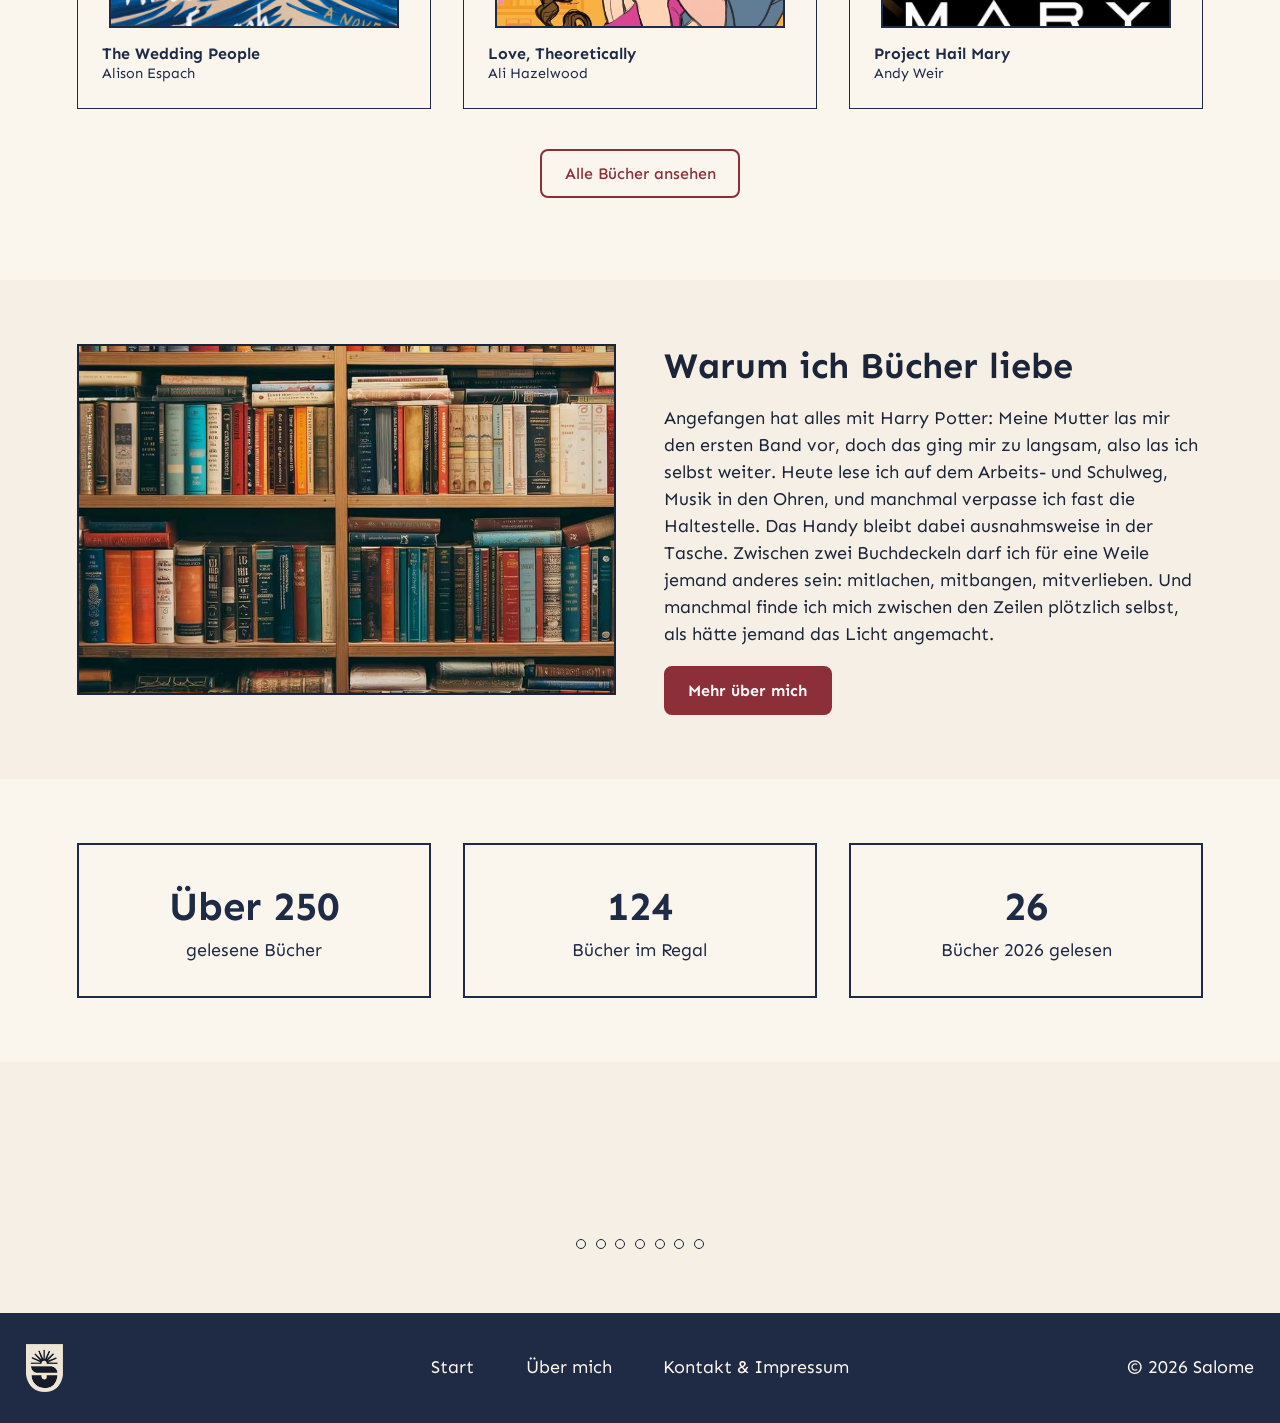
==== commit 7b54b66b: "index fertig gestellt, css angepasst, über mich angefangen" ====
--- a/index.html
+++ b/index.html
@@ -16,7 +16,7 @@
             <img class="logo-light" src="img/logo_light_mode.png" alt="Logo von Meiner Welt der Bücher">
             <img class="logo-dark" src="img/logo_dark_mode.png" alt="">
         </a>
-        <nav aria-label="Hauptnavigation">
+        <nav>
             <ul>
                 <li>
                     <a href="index.html" aria-current="page">
@@ -40,19 +40,19 @@
         </button>
     </header>
 <main>
-    <section class="wrap alt" aria-labelledby="Karusell" aria-label="Lieblingsbücher">
+    <section class="wrap alt">
         <h1 id="h-hero" class="center">
             Meine Welt der Bücher
         </h1>
-        <div class="carousel" role="group" aria-roledescription="Karusell" aria-label="Lieblingsbücher">
+        <div class="carousel" role="group">
             <div class="track" tabindex="0">
-                <article class="slide" id="s1" aria-label="Buch 1 von 9">
-                    <a class="arrow prev" href="#s9" aria-label="Vorheriges Buch">
+                <article class="slide" id="s1">
+                    <a class="arrow prev" href="#s9">
                         &larr;
                     </a>
                     <div class="book">
                         <div class="left">
-                            <img class="cover" src="img/the_book_of_doors.jpg" alt="Buchvover von The Book of Doors">
+                            <img class="cover" src="img/the_book_of_doors.jpg" alt="Buchcover von The Book of Doors">
                             <p class="pg">
                                 Seite 1
                             </p>
@@ -78,41 +78,41 @@
                             </p>
                         </div>
                     </div>
-                    <a class="arrow next" href="#s2" aria-label="Nächstes Buch">
+                    <a class="arrow next" href="#s2">
                         &rarr;
                     </a>
                     <ul class="dots">
                         <li>
-                            <a href="#s1" aria-label="Buch 1" aria-current="true"></a>
-                        </li>
-                        <li>
-                            <a href="#s2" aria-label="Buch 2"></a>
-                        </li>
-                        <li>
-                            <a href="#s3" aria-label="Buch 3"></a>
-                        </li>
-                        <li>
-                            <a href="#s4" aria-label="Buch 4"></a>
-                        </li>
-                        <li>
-                            <a href="#s5" aria-label="Buch 5"></a>
-                        </li>
-                        <li>
-                            <a href="#s6" aria-label="Buch 6"></a>
-                        </li>
-                        <li>
-                            <a href="#s7" aria-label="Buch 7"></a>
-                        </li>
-                        <li>
-                            <a href="#s8" aria-label="Buch 8"></a>
-                        </li>
-                        <li>
-                            <a href="#s9" aria-label="Buch 9"></a>
-                        </li>
-                    </ul>
-                </article>
-                <article class="slide" id="s2" aria-label="Buch 2 von 9">
-                    <a class="arrow prev" href="#s1" aria-label="Vorheriges Buch">
+                            <a href="#s1" aria-current="true"></a>
+                        </li>
+                        <li>
+                            <a href="#s2"></a>
+                        </li>
+                        <li>
+                            <a href="#s3"></a>
+                        </li>
+                        <li>
+                            <a href="#s4"></a>
+                        </li>
+                        <li>
+                            <a href="#s5"></a>
+                        </li>
+                        <li>
+                            <a href="#s6"></a>
+                        </li>
+                        <li>
+                            <a href="#s7"></a>
+                        </li>
+                        <li>
+                            <a href="#s8"></a>
+                        </li>
+                        <li>
+                            <a href="#s9"></a>
+                        </li>
+                    </ul>
+                </article>
+                <article class="slide" id="s2">
+                    <a class="arrow prev" href="#s1">
                         &larr;
                     </a>
                     <div class="book">
@@ -142,41 +142,41 @@
                             </p>
                         </div>
                     </div>
-                    <a class="arrow next" href="#s3" aria-label="Nächstes Buch">
+                    <a class="arrow next" href="#s3">
                         &rarr;
                     </a>
                     <ul class="dots">
                         <li>
-                            <a href="#s1" aria-label="Buch 1"></a>
-                        </li>
-                        <li>
-                            <a href="#s2" aria-label="Buch 2" aria-current="true"></a>
-                        </li>
-                        <li>
-                            <a href="#s3" aria-label="Buch 3"></a>
-                        </li>
-                        <li>
-                            <a href="#s4" aria-label="Buch 4"></a>
-                        </li>
-                        <li>
-                            <a href="#s5" aria-label="Buch 5"></a>
-                        </li>
-                        <li>
-                            <a href="#s6" aria-label="Buch 6"></a>
-                        </li>
-                        <li>
-                            <a href="#s7" aria-label="Buch 7"></a>
-                        </li>
-                        <li>
-                            <a href="#s8" aria-label="Buch 8"></a>
-                        </li>
-                        <li>
-                            <a href="#s9" aria-label="Buch 9"></a>
-                        </li>
-                    </ul>
-                </article>
-                <article class="slide" id="s3" aria-label="Buch 3 von 9">
-                    <a class="arrow prev" href="#s2" aria-label="Vorheriges Buch">
+                            <a href="#s1"></a>
+                        </li>
+                        <li>
+                            <a href="#s2"aria-current="true"></a>
+                        </li>
+                        <li>
+                            <a href="#s3"></a>
+                        </li>
+                        <li>
+                            <a href="#s4"></a>
+                        </li>
+                        <li>
+                            <a href="#s5"></a>
+                        </li>
+                        <li>
+                            <a href="#s6"></a>
+                        </li>
+                        <li>
+                            <a href="#s7"></a>
+                        </li>
+                        <li>
+                            <a href="#s8"></a>
+                        </li>
+                        <li>
+                            <a href="#s9"></a>
+                        </li>
+                    </ul>
+                </article>
+                <article class="slide" id="s3">
+                    <a class="arrow prev" href="#s2">
                         &larr;
                     </a>
                     <div class="book">
@@ -207,41 +207,41 @@
                             </p>
                         </div>
                     </div>
-                    <a class="arrow next" href="#s4" aria-label="Nächstes Buch">
+                    <a class="arrow next" href="#s4">
                         &rarr;
                     </a>
                     <ul class="dots">
                         <li>
-                            <a href="#s1" aria-label="Buch 1"></a>
-                        </li>
-                        <li>
-                            <a href="#s2" aria-label="Buch 2"></a>
-                        </li>
-                        <li>
-                            <a href="#s3" aria-label="Buch 3" aria-current="true"></a>
-                        </li>
-                        <li>
-                            <a href="#s4" aria-label="Buch 4"></a>
-                        </li>
-                        <li>
-                            <a href="#s5" aria-label="Buch 5"></a>
-                        </li>
-                        <li>
-                            <a href="#s6" aria-label="Buch 6"></a>
-                        </li>
-                        <li>
-                            <a href="#s7" aria-label="Buch 7"></a>
-                        </li>
-                        <li>
-                            <a href="#s8" aria-label="Buch 8"></a>
-                        </li>
-                        <li>
-                            <a href="#s9" aria-label="Buch 9"></a>
-                        </li>
-                    </ul>
-                </article>
-                <article class="slide" id="s4" aria-label="Buch 4 von 9">
-                    <a class="arrow prev" href="#s3" aria-label="Vorheriges Buch">
+                            <a href="#s1"></a>
+                        </li>
+                        <li>
+                            <a href="#s2"></a>
+                        </li>
+                        <li>
+                            <a href="#s3" aria-current="true"></a>
+                        </li>
+                        <li>
+                            <a href="#s4"></a>
+                        </li>
+                        <li>
+                            <a href="#s5"></a>
+                        </li>
+                        <li>
+                            <a href="#s6"></a>
+                        </li>
+                        <li>
+                            <a href="#s7"></a>
+                        </li>
+                        <li>
+                            <a href="#s8"></a>
+                        </li>
+                        <li>
+                            <a href="#s9"></a>
+                        </li>
+                    </ul>
+                </article>
+                <article class="slide" id="s4">
+                    <a class="arrow prev" href="#s3">
                         &larr;
                     </a>
                     <div class="book">
@@ -272,41 +272,41 @@
                             </p>
                         </div>
                     </div>
-                    <a class="arrow next" href="#s5" aria-label="Nächstes Buch">
+                    <a class="arrow next" href="#s5">
                         &rarr;
                     </a>
                     <ul class="dots">
                         <li>
-                            <a href="#s1" aria-label="Buch 1"></a>
-                        </li>
-                        <li>
-                            <a href="#s2" aria-label="Buch 2"></a>
-                        </li>
-                        <li>
-                            <a href="#s3" aria-label="Buch 3"></a>
-                        </li>
-                        <li>
-                            <a href="#s4" aria-label="Buch 4" aria-current="true"></a>
-                        </li>
-                        <li>
-                            <a href="#s5" aria-label="Buch 5"></a>
-                        </li>
-                        <li>
-                            <a href="#s6" aria-label="Buch 6"></a>
-                        </li>
-                        <li>
-                            <a href="#s7" aria-label="Buch 7"></a>
-                        </li>
-                        <li>
-                            <a href="#s8" aria-label="Buch 8"></a>
-                        </li>
-                        <li>
-                            <a href="#s9" aria-label="Buch 9"></a>
-                        </li>
-                    </ul>
-                </article>
-                <article class="slide" id="s5" aria-label="Buch 5 von 9">
-                    <a class="arrow prev" href="#s4" aria-label="Vorheriges Buch">
+                            <a href="#s1"></a>
+                        </li>
+                        <li>
+                            <a href="#s2"></a>
+                        </li>
+                        <li>
+                            <a href="#s3"></a>
+                        </li>
+                        <li>
+                            <a href="#s4" aria-current="true"></a>
+                        </li>
+                        <li>
+                            <a href="#s5"></a>
+                        </li>
+                        <li>
+                            <a href="#s6"></a>
+                        </li>
+                        <li>
+                            <a href="#s7"></a>
+                        </li>
+                        <li>
+                            <a href="#s8"></a>
+                        </li>
+                        <li>
+                            <a href="#s9"></a>
+                        </li>
+                    </ul>
+                </article>
+                <article class="slide" id="s5">
+                    <a class="arrow prev" href="#s4">
                         &larr;
                     </a>
                     <div class="book">
@@ -543,6 +543,214 @@
             </div>
         </div>
     </section>
+    <!-- Abschnitt 2: drei Lieblingsbücher als Karten, dazu Link zur Übersicht -->
+    <section class="wrap" aria-labelledby="h-fav">
+        <h2 id="h-fav" class="center">
+            Meine Lieblingsbücher
+        </h2>
+        <p class="lbl center lbl-abstand">
+            Eine Auswahl an Büchern, die mich geprägt haben
+        </p>
+        <div class="cards liste">
+
+        <!-- Buchkarte: Cover, Titel (der Link deckt die ganze Karte ab), Autor:in -->
+        <article class="card">
+            <img class="cover" src="img/the_wedding_people.jpg" alt="Cover von The Wedding People" loading="lazy">
+            <h3>
+                <a class="stretch" href="buch-the-wedding-people.html">
+                    The Wedding People
+                </a>
+            </h3>
+            <p>
+                Alison Espach
+            </p>
+        </article>
+        <!-- Buchkarte: Cover, Titel (der Link deckt die ganze Karte ab), Autor:in -->
+        <article class="card">
+            <img class="cover" src="img/love_theoratically.jpg" alt="Cover von Love, Theoretically" loading="lazy">
+            <h3>
+                <a class="stretch" href="buch-love-theoretically.html">
+                    Love, Theoretically
+                </a>
+            </h3>
+            <p>
+                Ali Hazelwood
+            </p>
+        </article>
+        <article class="card">
+            <img class="cover" src="img/project_hail_mary.jpg" alt="Cover von Project Hail Mary" loading="lazy">
+            <h3>
+                <a class="stretch" href="buch-project-hail-mary.html">
+                    Project Hail Mary
+                </a>
+            </h3>
+            <p>
+                Andy Weir
+            </p>
+        </article>
+        </div>
+        <p class="center more">
+            <a class="btn ghost" href="alle-buecher.html">Alle Bücher ansehen</a>
+        </p>
+    </section>
+
+    <!-- Abschnitt 3: "Warum ich Bücher liebe" mit Bild und Text nebeneinander -->
+    <section class="wrap alt" aria-label="h-why">
+        <div class="split">
+            <img class="cover wide" src="img/book_shelf.jpg" alt="Lesen: Bücher und ein ruhiger Platz zum Abtauchen" loading="lazy">
+            <div>
+                <h2 id="h-why">Warum ich Bücher liebe</h2>
+                <p>Angefangen hat alles mit Harry Potter: Meine Mutter las mir den ersten Band vor, doch das ging mir zu langsam, also las ich selbst weiter. Heute lese ich auf dem Arbeits- und Schulweg, Musik in den Ohren, und manchmal verpasse ich fast die Haltestelle. Das Handy bleibt dabei ausnahmsweise in der Tasche. Zwischen zwei Buchdeckeln darf ich für eine Weile jemand anderes sein: mitlachen, mitbangen, mitverlieben. Und manchmal finde ich mich zwischen den Zeilen plötzlich selbst, als hätte jemand das Licht angemacht.</p>
+                <a class="btn" href="ueber-mich.html">Mehr über mich</a>
+            </div>
+        </div>
+    </section>
+
+    <!-- Abschnitt 4: Statistik in drei Kästen -->
+    <section class="wrap" aria-label="Statistik">
+        <div class="stats">
+            <p class="stat">
+                <strong>
+                    Über 250
+                </strong>
+                    gelesene Bücher
+            </p>
+            <p class="stat">
+                <strong>
+                    124
+                </strong>
+                    Bücher im Regal
+            </p>
+            <p class="stat">
+                <strong>
+                    26
+                </strong>
+                    Bücher 2026 gelesen
+            </p>
+        </div>
+        </div>
+    </section>
+    <!-- Abschnitt 5: wechselnde Zitate (alle 15 Sekunden, nur CSS-Animation) -->
+    <section class="wrap alt">
+        <div class="quotes">
+            <!-- Zitat 1: --i bestimmt die Startzeit in der CSS-Animation -->
+            <figure class="q" style="--i: 0">
+                <blockquote>
+                    <p>
+                        «There is no such thing as a happy place. Because when you are happy, everywhere is a happy place. And when you are sad, everywhere is a sad place.»
+                    </p>
+                </blockquote>
+                <figcaption>
+                    Alison Espach, The Wedding People
+                </figcaption>
+            </figure>
+            <!-- Zitat 2: --i bestimmt die Startzeit in der CSS-Animation -->
+            <figure class="q" style="--i:1">
+                <blockquote>
+                    <p>
+                        «Do good, bestow kindness, strive for beauty, seek and find the river that leads to life everlasting, and draw from the fountain that never runs dry.»
+                    </p>
+                </blockquote>
+                <figcaption>
+                    Allen Levi, Theo of Golden
+                </figcaption>
+            </figure>
+            <!-- Zitat 3: --i bestimmt die Startzeit in der CSS-Animation -->
+            <figure class="q" style="--i:2">
+                <blockquote>
+                    <p>
+                        «What’s the point of even having a world if you’re not going to pass it on to the next generation?»
+                    </p>
+                </blockquote>
+                <figcaption>
+                    Andy Weir, Project Hail Mary
+                </figcaption>
+            </figure>
+            <!-- Zitat 4: --i bestimmt die Startzeit in der CSS-Animation -->
+            <figure class="q" style="--i:3">
+                <blockquote>
+                    <p>
+                        «The only way to learn is to live.»
+                    </p>
+                </blockquote>
+                <figcaption>
+                    Matt Haig, The Midnight Library
+                </figcaption>
+            </figure>
+            <!-- Zitat 5: --i bestimmt die Startzeit in der CSS-Animation -->
+            <figure class="q" style="--i:4">
+                <blockquote>
+                    <p>
+                        «It’s impossible to have bravery without fear. Bravery is picking up the fear and carrying it alongside you, rather than allowing it to block the path.»
+                    </p>
+                </blockquote>
+                <figcaption>
+                    Laura Steven, Our Infinite Fates
+                </figcaption>
+            </figure>
+            <!-- Zitat 6: --i bestimmt die Startzeit in der CSS-Animation -->
+            <figure class="q" style="--i:5">
+                <blockquote>
+                    <p>
+                        «One is loved because one is loved. No reason is needed for loving.»
+                    </p>
+                </blockquote>
+                <figcaption>
+                    Paulo Coelho, The Alchemist
+                </figcaption>
+            </figure>
+            <!-- Zitat 7: --i bestimmt die Startzeit in der CSS-Animation -->
+            <figure class="q" style="--i:6">
+                <blockquote>
+                    <p>
+                        «Not to kill anyone’s buzz, but I’m starting to suspect that life might not always turn out the way you want.»
+                    </p>
+                </blockquote>
+                <figcaption>
+                    Ali Hazelwood, Love, Theoretically
+                </figcaption>
+            </figure>
+        </div>
+        <!-- Punkte unter dem Zitat (nur Dekoration, daher aria-hidden) -->
+        <div class="qdots" aria-hidden="true">
+            <span style="--i:0"></span>
+            <span style="--i:1"></span>
+            <span style="--i:2"></span>
+            <span style="--i:3"></span>
+            <span style="--i:4"></span>
+            <span style="--i:5"></span>
+            <span style="--i:6"></span>
+        </div>
+    </section>
 </main>
+    <!-- ===== Fusszeile: Logo, Navigation, Copyright ===== -->
+<footer class="site-footer">
+    <a class="logo" href="index.html">
+        <img class="logo-light" src="img/logo_light_mode.png" alt="Logo von Meiner Welt der Bücher">
+        <img class="logo-dark" src="img/logo_dark_mode.png" alt="">
+    </a>
+    <!-- Zweite Navigation, damit man am Seitenende nicht hochscrollen muss -->
+    <nav>
+        <ul>
+            <li>
+                <a href="index.html">
+                Start</a>
+            </li>
+            <li>
+                <a href="ueber-mich.html">
+                    Über mich
+                </a>
+            </li>
+            <li>
+                <a href="kontakt.html">
+                    Kontakt &amp; Impressum
+                </a>
+            </li>
+        </ul>
+    </nav>
+    <p>
+        &copy; 2026 Salome
+    </p>
+</footer>
 </body>
 </html>
--- a/css/style.css
+++ b/css/style.css
@@ -3,21 +3,44 @@
     src: url("../fonts/Sen-VariableFont_wght.woff2") format("woff2");
 }
 
+/* ==========================================================
+   Meine Welt der Bücher – Stylesheet
+   Aufbau:
+   1. Grundeinstellungen und Farben (Hell / Dunkel)
+   2. Typografie und allgemeine Elemente
+   3. Layout-Bausteine (Abschnitte, Buttons, Labels)
+   4. Kopfzeile und Fusszeile (inkl. Logo-Wechsel)
+   5. Buch-Karussell (Startseite)
+   6. Karten, Bild-Text-Bereich, Statistik
+   7. Wechselnde Zitate (reine CSS-Animation)
+   8. Buchseiten (Sterne, Zurück-Link)
+   9. Kontaktformular
+  10. Anpassungen für Bewegung und kleine Bildschirme
+   ========================================================== */
+
+
+/* ---------- 1. Grundeinstellungen und Farben ---------- */
+
+/* Padding und Rahmen werden in die Breite/Höhe eingerechnet,
+   damit Elemente nicht breiter werden als angegeben */
 *,
 ::before,
 ::after {
     box-sizing: border-box;
 }
 
+/* Farbvariablen für den Hell-Modus (Standard). */
 :root {
-    --primary: #8c2f39;
-    --primary-contrast: #f9f9f9;
-    --background-light: #faf6ee;
-    --background-dark: #f5efe6;
-    --text-light: #1f2a44;
-    --text-dark: #1c2437;
-}
-
+    --primary: #8c2f39;           /* Akzentfarbe (Buttons, Punkte, Sterne) */
+    --primary-contrast: #f9f9f9;  /* Schrift auf Primary-Flächen */
+    --background-light: #faf6ee;  /* Haupthintergrund */
+    --background-dark: #f5efe6;   /* zweiter Hintergrund (abgesetzte Abschnitte) */
+    --text-light: #1f2a44;        /* Text auf dem Haupthintergrund */
+    --text-dark: #1c2437;         /* Text auf dem zweiten Hintergrund */
+}
+
+/* Gleiche Variablen mit anderen Werten im Dunkel-Modus.
+   Das JavaScript setzt data-theme="dark" am body-Element */
 body[data-theme=dark] {
     --primary: #d98a8f;
     --primary-contrast: #f9f9f9;
@@ -27,10 +50,14 @@
     --text-dark: #f5efe6;
 }
 
+/* Weiches Scrollen, z. B. beim Blättern im Karussell */
 html {
     scroll-behavior: smooth;
 }
 
+/* Grundstil der Seite: Schrift, Hintergrund und Textfarbe.
+   --bg und --tx sind die "aktuellen" Farben, die Abschnitte
+   (siehe .alt) überschreiben können */
 body {
     --bg: var(--background-light);
     --tx: var(--text-light);
@@ -42,12 +69,17 @@
     font-size: 1.125rem;
 }
 
+
+/* ---------- 2. Typografie und allgemeine Elemente ---------- */
+
+/* Überschriften: eng gesetzt, kleiner Abstand nach unten */
 h1,
 h2 {
     line-height: 1.2;
     margin: 0 0 .5em;
 }
 
+/* Grösse passt sich der Bildschirmbreite an (clamp = min, ideal, max) */
 h1 {
     font-size: clamp(2rem,5vw,3.5rem);
 }
@@ -56,25 +88,45 @@
     font-size: clamp(1.5rem,3vw,2.25rem);
 }
 
+/* Zwischenüberschriften (z. B. "Mein Rating" auf den Buchseiten) */
+h3 {
+    font-size: 1.4rem;
+    line-height: 1.2;
+    margin: 1.5rem 0 .5rem;
+}
+
+/* Links übernehmen die Textfarbe der Umgebung */
 a {
     color: inherit;
 }
 
+/* Listen ohne Punkte (für Navigation und Karussell-Punkte) */
 ul {
     list-style: none;
     margin: 0;
     padding: 0;
 }
 
+/* Sichtbarer Rahmen, wenn jemand per Tastatur navigiert (Barrierefreiheit) */
 :focus-visible {
     outline: 3px solid var(--primary);
     outline-offset: 3px;
 }
 
+/* Hilfsklasse: Text zentrieren */
+.center {
+    text-align: center;
+}
+
+
+/* ---------- 3. Layout-Bausteine ---------- */
+
+/* Ein Abschnitt der Seite mit Luft oben/unten und seitlichem Rand */
 .wrap {
     padding: 4rem clamp(1rem,6vw,6rem);
 }
 
+/* Abgesetzter Abschnitt: zweiter Hintergrund und zweite Textfarbe */
 .alt {
     --bg: var(--background-dark);
     --tx: var(--text-dark);
@@ -82,6 +134,18 @@
     color: var(--tx);
 }
 
+/* Schmaler Abschnitt (Zurück-Link auf den Buchseiten):
+   wenig Abstand, damit der Link nah am Inhalt sitzt */
+.wrap.tight {
+    padding-top: 2rem;
+    padding-bottom: 0;
+}
+
+.wrap.tight + .wrap {
+    padding-top: 2rem;
+}
+
+/* Kleines Label in Grossbuchstaben (z. B. "KONTAKT", Genre) */
 .lbl {
     font-size: .9rem;
     letter-spacing: .1em;
@@ -89,6 +153,12 @@
     margin: 0;
 }
 
+/* Mehr Luft unter dem Text über den Karten */
+.lbl-abstand {
+    margin-bottom: 2rem;
+}
+
+/* Button: gefüllt in Primary, abgerundete Ecken */
 .btn {
     display: inline-block;
     background: var(--primary);
@@ -101,17 +171,31 @@
     cursor: pointer;
 }
 
+/* Zweite Button-Variante: nur Rahmen, kein Hintergrund */
 .btn.ghost {
     background: none;
-    color: var(--tx);
-    border-color: var(--tx);
+    color: var(--primary);
+    border-color: var(--primary);
     font-weight: 500;
 }
 
+/* Beim Darüberfahren etwas heller */
 .btn:hover {
     filter: brightness(1.15);
 }
 
+/* Container für den "Alle Bücher ansehen"-Button */
+.more {
+    text-align: center;
+    margin-top: 2.5rem;
+}
+
+
+/* ---------- 4. Kopfzeile und Fusszeile ---------- */
+
+/* Beide Leisten: drei Spalten (Logo | Navigation | Rechts).
+   Die mittlere Spalte passt sich dem Inhalt an, links und rechts
+   teilen sich den Rest, so bleibt die Navigation mittig */
 .site-header,
 .site-footer {
     display: grid;
@@ -122,15 +206,19 @@
     min-height: 110px;
 }
 
+/* Linie unter der Kopfzeile */
 .site-header {
     border-bottom: 2px solid var(--tx);
 }
 
+/* Fusszeile: Farben umgekehrt (Text-Farbe als Hintergrund) –
+   im Hell-Modus dunkel, im Dunkel-Modus hell */
 .site-footer {
     background: var(--text-light);
     color: var(--background-light);
 }
 
+/* Navigation: Links nebeneinander, in der Mitte */
 .site-header ul,
 .site-footer ul {
     display: flex;
@@ -139,6 +227,7 @@
     flex-wrap: wrap;
 }
 
+/* Navigationslinks ohne Unterstreichung, mit genug Klickfläche */
 .site-header a,
 .site-footer a {
     text-decoration: none;
@@ -146,6 +235,8 @@
     display: inline-block;
 }
 
+/* Hell/Dunkel-Button (Kopfzeile) und Copyright (Fusszeile)
+   stehen rechts aussen */
 .site-header .theme,
 .site-footer p {
     justify-self: end;
@@ -155,16 +246,19 @@
     margin: 0;
 }
 
+/* Logo-Link steht links aussen */
 .logo {
     font-weight: 700;
     font-size: 1.25rem;
     justify-self: start;
 }
 
+/* Seite, auf der man sich gerade befindet: fett */
 [aria-current=page] {
     font-weight: 700;
 }
 
+/* Der Hell/Dunkel-Umschalter sieht aus wie Text, nicht wie ein Button */
 .theme {
     background: none;
     border: 0;
@@ -174,10 +268,61 @@
     min-height: 44px;
 }
 
+/* Logo-Bilder: gleiche Höhe, Breite folgt automatisch */
+.logo img {
+    height: 48px;
+    width: auto;
+    display: block;
+}
+
+/* --- Logo-Wechsel Hell / Dunkel ---
+   Im HTML liegen immer beide Logos. CSS blendet das passende ein.
+   Wichtig: ".site-header .logo-dark" ist spezifischer als ".logo img",
+   sonst würde "display: block" das Verstecken überschreiben */
+
+/* Kopfzeile, Hell-Modus: nur das helle Logo (das dunkle ist versteckt) */
+.site-header .logo-dark {
+    display: none;
+}
+
+/* Kopfzeile, Dunkel-Modus: nur das dunkle Logo */
+body[data-theme=dark] .site-header .logo-light {
+    display: none;
+}
+
+body[data-theme=dark] .site-header .logo-dark {
+    display: block;
+}
+
+/* Fusszeile ist umgekehrt gefärbt, deshalb auch das Logo umgekehrt:
+   Hell-Modus (dunkler Footer): dunkles Logo */
+.site-footer .logo-light {
+    display: none;
+}
+
+.site-footer .logo-dark {
+    display: block;
+}
+
+/* Fusszeile, Dunkel-Modus (heller Footer): helles Logo */
+body[data-theme=dark] .site-footer .logo-light {
+    display: block;
+}
+
+body[data-theme=dark] .site-footer .logo-dark {
+    display: none;
+}
+
+
+/* ---------- 5. Buch-Karussell (Startseite) ---------- */
+
 .carousel {
     margin-top: 1.5rem;
 }
 
+/* Die Spur: alle Slides nebeneinander, seitlich scrollbar.
+   scroll-snap sorgt dafür, dass genau ein Slide einrastet.
+   Die Scrollleiste ist ausgeblendet */
 .track {
     display: flex;
     overflow-x: auto;
@@ -190,6 +335,7 @@
     display: none;
 }
 
+/* Ein Slide füllt die volle Breite: Pfeil | Buch | Pfeil */
 .slide {
     flex: 0 0 100%;
     scroll-snap-align: start;
@@ -199,6 +345,7 @@
     gap: 1rem;
 }
 
+/* Runde Pfeil-Buttons zum Blättern */
 .arrow {
     display: grid;
     place-items: center;
@@ -210,6 +357,7 @@
     font-size: 1.6rem;
 }
 
+/* Das aufgeschlagene Buch: zwei Seiten nebeneinander */
 .book {
     display: grid;
     grid-template-columns: 1fr 1fr;
@@ -217,6 +365,7 @@
     position: relative;
 }
 
+/* Doppelte Linie in der Mitte = Buchfalz */
 .book::after {
     content: "";
     position: absolute;
@@ -226,6 +375,7 @@
     border-left: 3px double var(--tx);
 }
 
+/* Linke Seite (Cover) und rechte Seite (Text) */
 .left,
 .right {
     padding: 2rem clamp(1rem,4vw,4rem);
@@ -242,11 +392,21 @@
     margin: .5rem 0;
 }
 
+/* Der Button sitzt unten auf der rechten Seite */
+.right .btn {
+    align-self: flex-start;
+    margin-top: auto;
+    margin-bottom: 2.5rem;
+}
+
+/* Cover-Bild: füllt die Fläche, wird zugeschnitten statt verzerrt */
 .cover {
     flex: 1;
     width: 100%;
     min-height: 300px;
     border: 2px solid var(--tx);
+    display: block;
+    object-fit: cover;
 }
 
 .left .cover {
@@ -254,16 +414,13 @@
     margin: 0 auto;
 }
 
+/* Kleine Seitenzahl unter Cover bzw. Text */
 .pg {
     font-size: .75rem;
     margin: 1rem 0 0;
 }
 
-.right .btn {
-    align-self: flex-start;
-    margin-top: auto;
-}
-
+/* Punkte unter dem Buch (einer pro Buch) */
 .dots {
     grid-column: 1/-1;
     display: flex;
@@ -272,6 +429,7 @@
     margin-top: 1rem;
 }
 
+/* Klickfläche 24 x 24 px (gut antippbar) */
 .dots a {
     display: block;
     width: 24px;
@@ -279,6 +437,7 @@
     position: relative;
 }
 
+/* Der sichtbare Kreis in der Klickfläche */
 .dots a::after {
     content: "";
     position: absolute;
@@ -287,26 +446,40 @@
     border-radius: 50%;
 }
 
+/* Aktuelles Buch: Punkt in Primary gefüllt */
 .dots a[aria-current=true]::after {
     background: var(--primary);
     border-color: var(--primary);
 }
 
+
+/* ---------- 6. Karten, Bild-Text-Bereich, Statistik ---------- */
+
+/* Raster für Buchkarten: so viele Spalten wie Platz haben (min. 240 px) */
 .cards {
     display: grid;
-    grid-template-columns: repeat(auto-fit,minmax(240px,1fr));
+    grid-template-columns: repeat(3,1fr);       /* immer 3 Spalten nebeneinander */
     gap: 2rem;
 }
 
+/* Eine Buchkarte mit Rahmen.
+   position: relative wird für den Klick-Trick weiter unten gebraucht */
 .card {
+    position: relative;
     border: 1px solid var(--tx);
     padding: 1.5rem;
     text-align: left;
 }
 
+/* Cover in der Karte: Hochformat wie im Figma, mittig, nichts abgeschnitten */
 .card .cover {
     flex: none;
-    height: 300px;
+    width: 100%;
+    max-width: 290px;
+    height: auto;
+    min-height: 0;             /* neu: hebt die 300 px Mindesthöhe auf */
+    aspect-ratio: 290/345;
+    margin: 0 auto;
 }
 
 .card h3 {
@@ -319,11 +492,20 @@
     font-size: .9rem;
 }
 
-.more {
-    text-align: center;
-    margin-top: 2.5rem;
-}
-
+/* Klick-Trick: Der Link im Titel wird unsichtbar über die ganze Karte
+   gelegt, so ist die ganze Karte anklickbar (und trotzdem nur ein Link) */
+.stretch {
+    padding: 0;
+    text-decoration: none;
+}
+
+.stretch::after {
+    content: "";
+    position: absolute;
+    inset: 0;
+}
+
+/* Bild und Text nebeneinander (zwei gleich breite Spalten) */
 .split {
     display: grid;
     grid-template-columns: 1fr 1fr;
@@ -331,15 +513,25 @@
     align-items: start;
 }
 
+/* Bild im Split-Bereich: volle Spaltenbreite, Standard quadratisch */
 .split .cover {
-    min-height: 380px;
-    display: block;
-}
-
-.portrait {
-    min-height: 520px;
-}
-
+    width: 100%;
+    height: auto;
+    min-height: 0;
+    aspect-ratio: 1/1;
+}
+
+/* Querformat (Bild "Warum ich Bücher liebe") */
+.split .cover.wide {
+    aspect-ratio: 707/461;
+}
+
+/* Hochformat (Porträt auf "Über mich") */
+.split .cover.portrait {
+    aspect-ratio: 563/780;
+}
+
+/* Statistik: drei Kästen nebeneinander, bei wenig Platz untereinander */
 .stats {
     display: grid;
     grid-template-columns: repeat(auto-fit,minmax(220px,1fr));
@@ -353,11 +545,16 @@
     margin: 0;
 }
 
+/* Die grosse Zahl (z. B. "124") über der Beschreibung */
 .stat strong {
     display: block;
     font-size: 2.5rem;
 }
 
+
+/* ---------- 7. Wechselnde Zitate (nur CSS, kein JavaScript) ---------- */
+
+/* Alle Zitate liegen übereinander in derselben Rasterzelle */
 .quotes {
     display: grid;
     max-width: 44rem;
@@ -365,6 +562,9 @@
     text-align: center;
 }
 
+/* Ein Zitat: zuerst unsichtbar. --i ist die Nummer des Zitats (0–6),
+   daraus ergibt sich die Wartezeit: jedes Zitat startet 15 s nach dem
+   vorherigen. Eine Runde dauert 7 x 15 s = 105 s */
 .q {
     --i: 0;
     grid-area: 1/1;
@@ -384,6 +584,8 @@
     margin: 0 0 .5rem;
 }
 
+/* Ablauf eines Zitats: einblenden, stehen lassen, ausblenden, verstecken.
+   14,29 % von 105 s entsprechen genau 15 s */
 @keyframes qshow {
     0% {
         opacity: 0;
@@ -405,10 +607,12 @@
     }
 }
 
+/* Mit der Maus darüber: Zitat bleibt stehen (zum in Ruhe lesen) */
 .quotes:hover .q {
     animation-play-state: paused;
 }
 
+/* Punkte unter dem Zitat */
 .qdots {
     display: flex;
     justify-content: center;
@@ -416,6 +620,7 @@
     margin-top: 1.5rem;
 }
 
+/* Jeder Punkt wird genau dann Primary, wenn sein Zitat dran ist */
 .qdots span {
     --i: 0;
     width: 10px;
@@ -437,16 +642,53 @@
     }
 }
 
+
+/* ---------- 8. Buchseiten ---------- */
+
+/* "← Zurück zu allen Büchern" */
+.back {
+    text-decoration: none;
+    font-weight: 500;
+}
+
+.back:hover {
+    text-decoration: underline;
+}
+
+/* Sterne-Bewertung in Primary */
+.stars {
+    font-size: 2rem;
+    margin: 0;
+    color: var(--primary);
+}
+
+/* Zahl unter den Sternen (z. B. "4.5 / 5") */
+.score {
+    font-weight: 500;
+    font-size: 1.25rem;
+    margin: 0 0 1.5rem;
+}
+
+/* Kurzer Einleitungssatz im Beschrieb: etwas kräftiger */
+.lead {
+    font-weight: 500;
+}
+
+
+/* ---------- 9. Kontaktformular ---------- */
+
 form {
     max-width: 60rem;
 }
 
+/* Beschriftung über jedem Feld */
 label {
     display: block;
     font-weight: 500;
     margin: 1.25rem 0 .4rem;
 }
 
+/* Eingabefelder: volle Breite, gleiche Schrift wie die Seite */
 input,
 textarea {
     width: 100%;
@@ -457,14 +699,22 @@
     padding: .8rem 1rem;
 }
 
+/* Nachrichtenfeld ist höher */
 textarea {
     min-height: 240px;
 }
 
+/* Impressum darf die volle Breite nutzen */
 .impressum {
     max-width: none;
 }
 
+
+/* ---------- 10. Bewegung und kleine Bildschirme ---------- */
+
+/* Wer im Betriebssystem "Bewegung reduzieren" eingestellt hat:
+   kein weiches Scrollen, keine Zitat-Animation.
+   Stattdessen bleibt das erste Zitat einfach stehen */
 @media (prefers-reduced-motion: reduce) {
     html,
     .track {
@@ -483,7 +733,9 @@
     }
 }
 
+/* Schmale Bildschirme (Handy, bis 800 px Breite) */
 @media (max-width:  800px) {
+    /* Karussell: Buch oben, darunter die beiden Pfeile links und rechts */
     .slide {
         grid-template-columns: 1fr 1fr;
     }
@@ -492,6 +744,7 @@
         order: -1;
         grid-template-columns: 1fr;
     }
+    /* Buchfalz-Linie weglassen, da nur noch eine Spalte */
     .book::after {
         display: none;
     }
@@ -501,9 +754,56 @@
     .next {
         justify-self: end;
     }
+    /* Bild und Text untereinander statt nebeneinander */
     .split {
         grid-template-columns: 1fr;
     }
+    /* "Alle Bücher": zwei Karten nebeneinander */
+    .cards {
+        grid-template-columns: 1fr 1fr;
+        gap: 1rem;
+    }
+    .stats {
+        grid-template-columns: 1fr;
+    }
+    .card {
+        padding: 1rem;
+    }
+    /* Lieblingsbücher auf der Startseite: Cover links, Titel und Autor daneben */
+    .cards.liste {
+        grid-template-columns: 1fr;
+    }
+    .cards.liste .card {
+        display: grid;
+        grid-template-columns: 100px 1fr;   /* Cover | Text */
+        grid-template-rows: auto auto;      /* zwei Zeilen: Titel, Autor */
+        column-gap: 1rem;
+        row-gap: .25rem;
+        align-content: center;
+        padding: .75rem;
+    }
+    /* Cover steht links und geht über beide Zeilen */
+    .cards.liste .card .cover {
+        grid-column: 1;
+        grid-row: 1 / 3;
+        width: 100px;
+        margin: 0;
+    }
+    /* Titel rechts oben, Autor direkt darunter */
+    .cards.liste .card h3 {
+        grid-column: 2;
+        grid-row: 1;
+        align-self: end;
+        margin: 0;
+    }
+    .cards.liste .card p {
+        grid-column: 2;
+        grid-row: 2;
+        align-self: start;
+    }
+
+    /* Kopf- und Fusszeile: alles untereinander und zentriert
+       (Logo, Navigation, Hell/Dunkel bzw. Copyright) */
     .site-header,
     .site-footer {
         grid-template-columns: 1fr;
@@ -517,125 +817,5 @@
     .site-footer p {
         justify-self: center;
     }
-}
-
-.logo img {
-    height: 48px;
-    width: auto;
-    display: block;
-}
-
-.logo-dark {
-    display: none;
-}
-
-body[data-theme=dark] .site-header .logo-light {
-    display: none;
-}
-
-body[data-theme=dark] .site-header .logo-dark {
-    display: block;
-}
-
-.site-footer .logo-light {
-    display: none;
-}
-
-.site-footer .logo-dark {
-    display: block;
-}
-
-body[data-theme=dark] .site-footer .logo-light {
-    display: block;
-}
-
-body[data-theme=dark] .site-footer .logo-dark {
-    display: none;
-}
-
-.center {
-    text-align: center;
-}
-
-.cover {
-    display: block;
-    object-fit: cover;
-}
-
-.split .cover {
-    width: 100%;
-    height: auto;
-    min-height: 0;
-    aspect-ratio: 1/1;
-}
-
-.split .cover.wide {
-    aspect-ratio: 707/461;
-}
-
-.split .cover.portrait {
-    aspect-ratio: 563/780;
-}
-
-.card {
-    position: relative;
-}
-
-.card .cover {
-    width: 100%;
-}
-
-.stretch::after {
-    content: "";
-    position: absolute;
-    inset: 0;
-}
-
-.stretch {
-    padding: 0;
-}
-
-.back {
-    text-decoration: none;
-    font-weight: 500;
-}
-
-.back:hover {
-    text-decoration: underline;
-}
-
-.stars {
-    font-size: 2rem;
-    margin: 0;
-    color: var(--primary);
-}
-
-.score {
-    font-weight: 500;
-    font-size: 1.25rem;
-    margin: 0 0 1.5rem;
-}
-
-.lead {
-    font-weight: 500;
-}
-
-h3 {
-    font-size: 1.4rem;
-    line-height: 1.2;
-    margin: 1.5rem 0 .5rem;
-}
-
-.card h3 {
-    font-size: 1rem;
-    margin: 1rem 0 0;
-}
-
-.wrap.tight {
-    padding-top: 2rem;
-    padding-bottom: 0;
-}
-
-.wrap.tight + .wrap {
-    padding-top: 2rem;
-}+
+}
